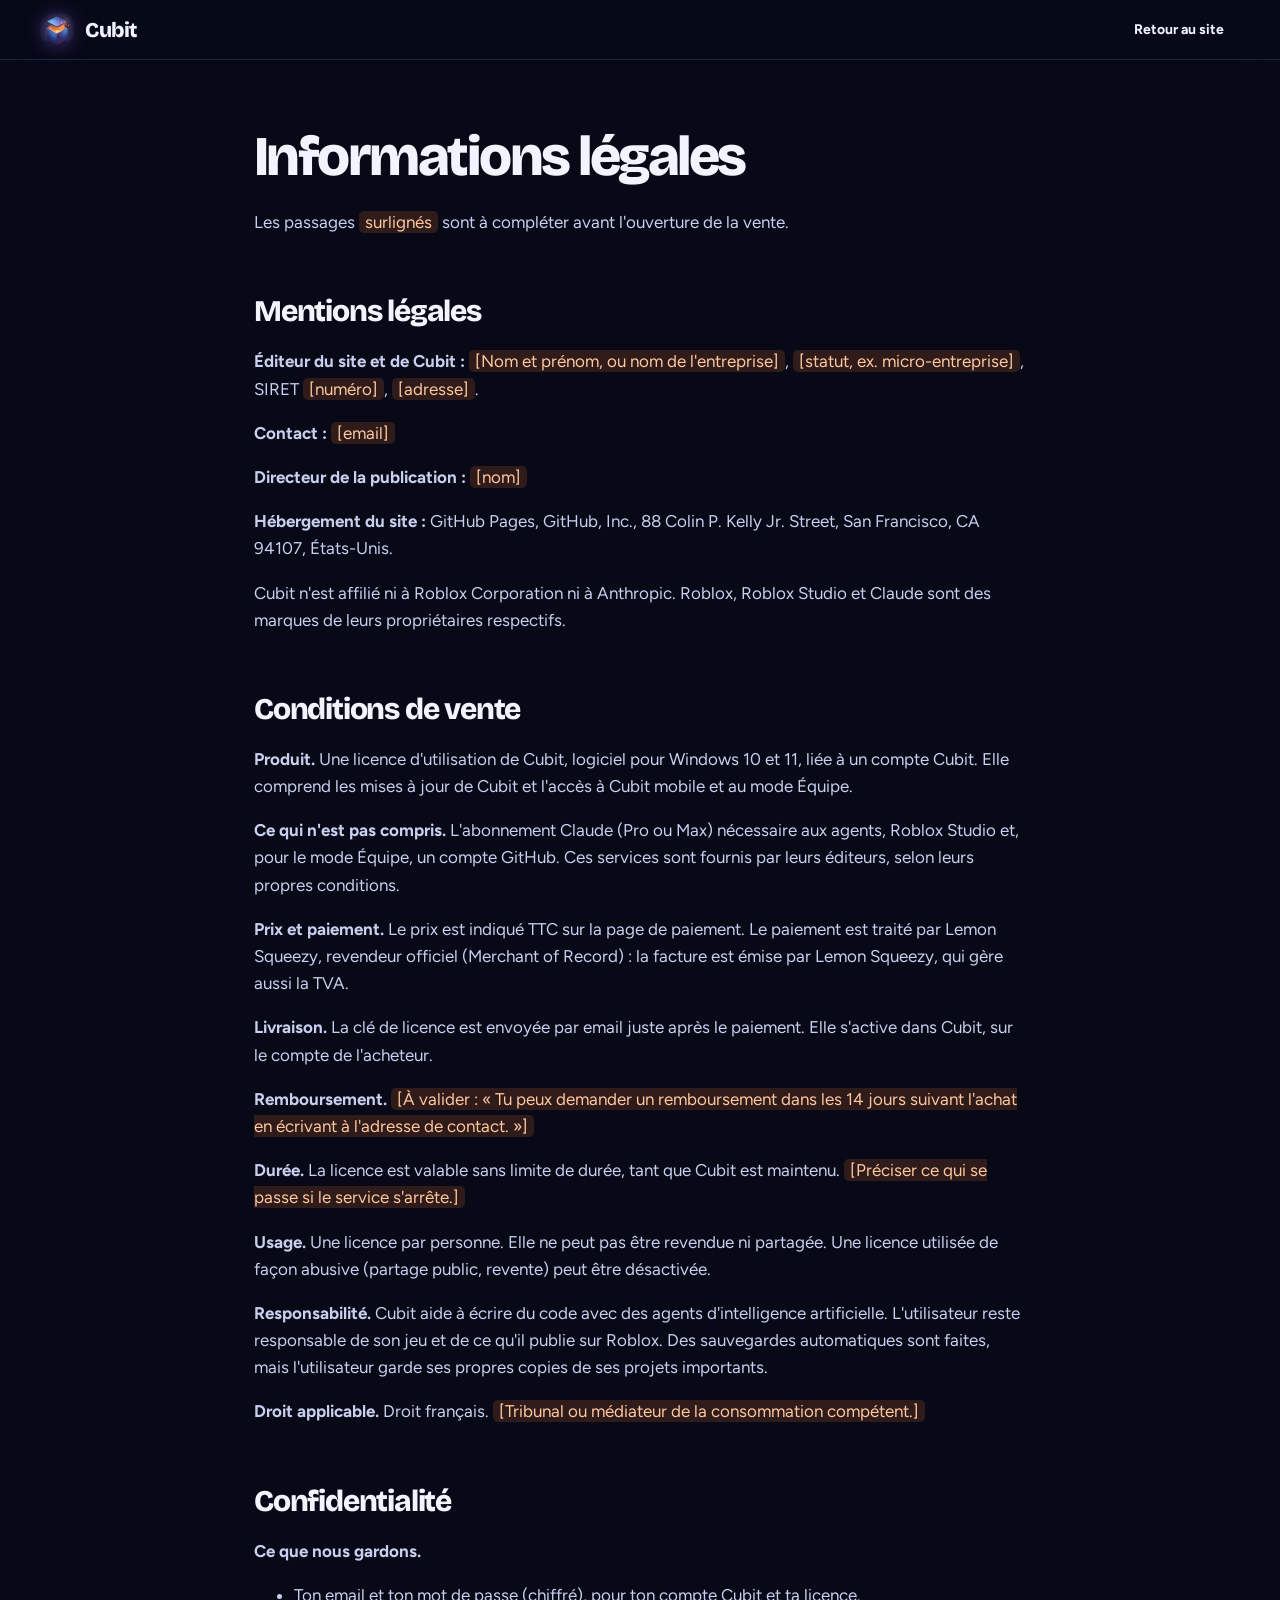
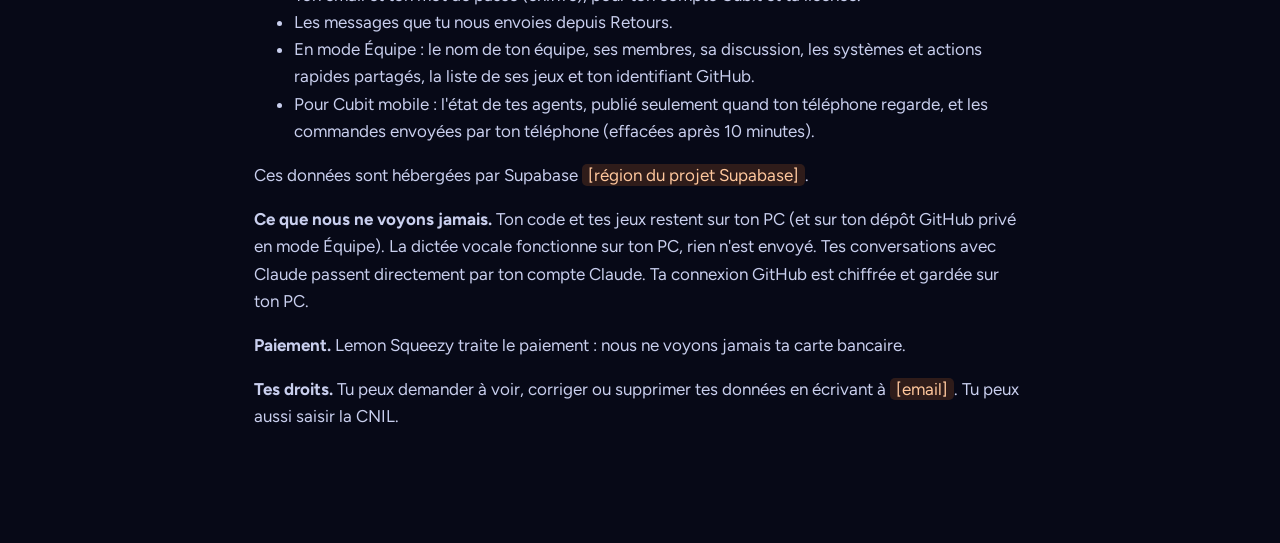
==== legal.html @ 8e711711 "Add files via upload" ====
<!doctype html>
<html lang="fr">
<head>
<meta charset="utf-8">
<meta name="viewport" content="width=device-width, initial-scale=1">
<title>Informations légales · Cubit</title>
<meta name="robots" content="noindex">
<link rel="icon" href="img/favicon.png">
<link rel="stylesheet" href="https://fonts.googleapis.com/css2?family=Bricolage+Grotesque:opsz,wght@12..96,700;12..96,800&family=Figtree:wght@400;500;600;700&display=swap">
<link rel="stylesheet" href="style.css?v=4">
</head>
<body>
<header class="nav solid">
  <a class="brand" href="index.html"><img src="img/cubit-logo.png" alt="" width="34" height="34"><span>Cubit</span></a>
  <div class="nav-end"><a class="btn ghost small" href="index.html">Retour au site</a></div>
</header>
<main class="legal">
  <h1>Informations légales</h1>
  <p>Les passages <span class="todo">surlignés</span> sont à compléter avant l'ouverture de la vente.</p>

  <h2 id="mentions">Mentions légales</h2>
  <p><b>Éditeur du site et de Cubit :</b> <span class="todo">[Nom et prénom, ou nom de l'entreprise]</span>, <span class="todo">[statut, ex. micro-entreprise]</span>, SIRET <span class="todo">[numéro]</span>, <span class="todo">[adresse]</span>.</p>
  <p><b>Contact :</b> <span class="todo">[email]</span></p>
  <p><b>Directeur de la publication :</b> <span class="todo">[nom]</span></p>
  <p><b>Hébergement du site :</b> GitHub Pages, GitHub, Inc., 88 Colin P. Kelly Jr. Street, San Francisco, CA 94107, États-Unis.</p>
  <p>Cubit n'est affilié ni à Roblox Corporation ni à Anthropic. Roblox, Roblox Studio et Claude sont des marques de leurs propriétaires respectifs.</p>

  <h2 id="cgv">Conditions de vente</h2>
  <p><b>Produit.</b> Une licence d'utilisation de Cubit, logiciel pour Windows 10 et 11, liée à un compte Cubit. Elle comprend les mises à jour de Cubit et l'accès à Cubit mobile et au mode Équipe.</p>
  <p><b>Ce qui n'est pas compris.</b> L'abonnement Claude (Pro ou Max) nécessaire aux agents, Roblox Studio et, pour le mode Équipe, un compte GitHub. Ces services sont fournis par leurs éditeurs, selon leurs propres conditions.</p>
  <p><b>Prix et paiement.</b> Le prix est indiqué TTC sur la page de paiement. Le paiement est traité par Lemon Squeezy, revendeur officiel (Merchant of Record) : la facture est émise par Lemon Squeezy, qui gère aussi la TVA.</p>
  <p><b>Livraison.</b> La clé de licence est envoyée par email juste après le paiement. Elle s'active dans Cubit, sur le compte de l'acheteur.</p>
  <p><b>Remboursement.</b> <span class="todo">[À valider : « Tu peux demander un remboursement dans les 14 jours suivant l'achat en écrivant à l'adresse de contact. »]</span></p>
  <p><b>Durée.</b> La licence est valable sans limite de durée, tant que Cubit est maintenu. <span class="todo">[Préciser ce qui se passe si le service s'arrête.]</span></p>
  <p><b>Usage.</b> Une licence par personne. Elle ne peut pas être revendue ni partagée. Une licence utilisée de façon abusive (partage public, revente) peut être désactivée.</p>
  <p><b>Responsabilité.</b> Cubit aide à écrire du code avec des agents d'intelligence artificielle. L'utilisateur reste responsable de son jeu et de ce qu'il publie sur Roblox. Des sauvegardes automatiques sont faites, mais l'utilisateur garde ses propres copies de ses projets importants.</p>
  <p><b>Droit applicable.</b> Droit français. <span class="todo">[Tribunal ou médiateur de la consommation compétent.]</span></p>

  <h2 id="confidentialite">Confidentialité</h2>
  <p><b>Ce que nous gardons.</b></p>
  <ul>
    <li>Ton email et ton mot de passe (chiffré), pour ton compte Cubit et ta licence.</li>
    <li>Les messages que tu nous envoies depuis Retours.</li>
    <li>En mode Équipe : le nom de ton équipe, ses membres, sa discussion, les systèmes et actions rapides partagés, la liste de ses jeux et ton identifiant GitHub.</li>
    <li>Pour Cubit mobile : l'état de tes agents, publié seulement quand ton téléphone regarde, et les commandes envoyées par ton téléphone (effacées après 10 minutes).</li>
  </ul>
  <p>Ces données sont hébergées par Supabase <span class="todo">[région du projet Supabase]</span>.</p>
  <p><b>Ce que nous ne voyons jamais.</b> Ton code et tes jeux restent sur ton PC (et sur ton dépôt GitHub privé en mode Équipe). La dictée vocale fonctionne sur ton PC, rien n'est envoyé. Tes conversations avec Claude passent directement par ton compte Claude. Ta connexion GitHub est chiffrée et gardée sur ton PC.</p>
  <p><b>Paiement.</b> Lemon Squeezy traite le paiement : nous ne voyons jamais ta carte bancaire.</p>
  <p><b>Tes droits.</b> Tu peux demander à voir, corriger ou supprimer tes données en écrivant à <span class="todo">[email]</span>. Tu peux aussi saisir la CNIL.</p>
</main>
<script>try { const l = localStorage.getItem('meo-lang'); if (l === 'en') document.querySelector('.legal p').insertAdjacentHTML('beforebegin', '<p><i>This page is in French, as required for a French seller.</i></p>'); } catch {}</script>
</body>
</html>
---- style.css ----
/* Cubit — site de vente, version « qui en jette » */
:root {
  --night: #070917;      /* fond */
  --night-2: #0d1130;    /* bandes */
  --glass: rgba(255, 255, 255, .045);
  --line: rgba(160, 175, 255, .16);
  --text: #f1f3ff;
  --muted: #a5acd0;
  --blue: #5b7cff;       /* le bleu de l'appli */
  --violet: #8d69c8;
  --flame: #ff8a3c;      /* l'orange du logo : l'achat et l'attention */
  --flame-2: #ffb03a;
  --ok: #4fe0a0;
  --display: 'Bricolage Grotesque', system-ui, sans-serif;
  --body: 'Figtree', system-ui, sans-serif;
  --mono: 'JetBrains Mono', ui-monospace, Consolas, monospace;
  --wrap: 1200px;
  --pad: max(24px, calc((100vw - var(--wrap)) / 2));
}
* { box-sizing: border-box; }
html { scroll-behavior: smooth; scroll-padding-top: 84px; overflow-x: clip; }
body { margin: 0; background: var(--night); color: var(--text); font: 400 17px/1.6 var(--body); -webkit-font-smoothing: antialiased; overflow-x: hidden; }
img { max-width: 100%; height: auto; display: block; }
a { color: inherit; }
:focus-visible { outline: 3px solid var(--flame-2); outline-offset: 3px; border-radius: 8px; }
html[lang="fr"] [lang="en"], html[lang="en"] [lang="fr"] { display: none !important; }
.skip { position: absolute; left: -999px; top: 8px; background: var(--blue); color: #fff; padding: 8px 14px; border-radius: 8px; z-index: 60; }
.skip:focus { left: 16px; }
.muted { color: var(--muted); }
.fine { font-size: 14px; color: var(--muted); margin: 0; }

/* ---------- Barre du haut ---------- */
.nav { position: fixed; inset: 0 0 auto; z-index: 40; display: flex; align-items: center; gap: 32px; padding: 16px var(--pad); transition: background .25s, border-color .25s, padding .25s; border-bottom: 1px solid transparent; }
.nav.solid { background: rgba(7, 9, 23, .78); backdrop-filter: blur(16px) saturate(140%); border-color: var(--line); padding-top: 11px; padding-bottom: 11px; }
.brand { display: flex; align-items: center; gap: 11px; text-decoration: none; font: 800 21px var(--display); letter-spacing: -.02em; }
.brand img { border-radius: 10px; box-shadow: none; filter: drop-shadow(0 0 10px rgba(143,107,255,.55)); }
.nav-links { display: flex; gap: 26px; }
.nav-links a { text-decoration: none; color: var(--muted); font-weight: 600; font-size: 15px; transition: color .15s; }
.nav-links a:hover { color: var(--text); }
.nav-end { margin-left: auto; display: flex; align-items: center; gap: 12px; }
.lang { background: var(--glass); border: 1px solid var(--line); color: var(--text); border-radius: 10px; padding: 7px 11px; font: 700 13px var(--body); cursor: pointer; }

/* ---------- Boutons ---------- */
.btn { position: relative; display: inline-flex; align-items: center; gap: 12px; padding: 15px 24px; border-radius: 14px; text-decoration: none; font: 700 16px var(--body); border: 1px solid transparent; transition: transform .18s, box-shadow .18s, background .18s; cursor: pointer; }
.btn.buy { color: #1d0b00; background: linear-gradient(135deg, var(--flame-2), var(--flame) 55%, #ff5a2a); box-shadow: 0 10px 40px -8px rgba(255, 122, 47, .7), inset 0 1px 0 rgba(255, 255, 255, .45); }
.btn.buy:hover { transform: translateY(-2px); box-shadow: 0 16px 50px -8px rgba(255, 122, 47, .85), inset 0 1px 0 rgba(255, 255, 255, .45); }
.btn.buy b { padding-left: 12px; border-left: 1px solid rgba(29, 11, 0, .25); }
.btn.glass { background: var(--glass); border-color: var(--line); color: var(--text); backdrop-filter: blur(8px); }
.btn.glass:hover { border-color: rgba(160, 175, 255, .4); transform: translateY(-2px); }
.btn.small { padding: 9px 15px; font-size: 14px; border-radius: 11px; }
.btn.big { width: 100%; justify-content: center; padding: 18px 24px; font-size: 18px; }

/* ---------- Héros ---------- */
.hero { position: relative; padding: 128px var(--pad) 40px; text-align: center; isolation: isolate; overflow-x: clip; }
.hero-glow { position: absolute; inset: -10% -10% 30%; z-index: -1; background:
  radial-gradient(40% 50% at 25% 30%, rgba(91, 140, 255, .32), transparent 70%),
  radial-gradient(35% 45% at 78% 22%, rgba(143, 107, 255, .3), transparent 70%),
  radial-gradient(30% 40% at 55% 75%, rgba(255, 122, 47, .22), transparent 70%); filter: blur(20px); }
.kicker { display: inline-flex; align-items: center; gap: 10px; margin: 0 0 26px; padding: 7px 16px 7px 8px; border-radius: 999px; background: var(--glass); border: 1px solid var(--line); font-size: 14px; font-weight: 600; color: #d4d9f6; }
.kicker img { border-radius: 50%; }
h1 { margin: 0 auto 26px; font: 800 clamp(46px, 7.6vw, 108px)/.95 var(--display); letter-spacing: -.045em; max-width: 13em; }
h1 .h1-a, h1 .h1-b { display: block; }
h1 .h1-b { background: linear-gradient(100deg, #fff 10%, #b9c9ff 40%, var(--flame-2) 75%, var(--flame)); -webkit-background-clip: text; background-clip: text; color: transparent; padding-bottom: .08em; }
.lead { font-size: clamp(18px, 1.6vw, 21px); color: #c8cdee; max-width: 40em; margin: 0 auto 36px; }
.hero-cta { display: flex; justify-content: center; flex-wrap: wrap; gap: 14px; margin-bottom: 18px; }

/* La scène : une plaque Roblox à picots, et le tableau des agents posé dessus */
.stage { position: relative; margin: 64px auto 0; max-width: 1180px; perspective: 1800px; }
.baseplate { position: absolute; left: -12%; right: -12%; bottom: -120px; height: 380px; transform: rotateX(62deg); transform-origin: bottom; border-radius: 30px;
  background:
    radial-gradient(circle at 50% 50%, rgba(170, 190, 255, .28) 0 5px, rgba(0, 0, 0, .35) 6px, transparent 7px) 0 0 / 34px 34px,
    linear-gradient(180deg, rgba(40, 58, 140, .55), rgba(7, 9, 23, 0) 90%);
  -webkit-mask-image: radial-gradient(70% 90% at 50% 100%, #000 40%, transparent 75%); mask-image: radial-gradient(70% 90% at 50% 100%, #000 40%, transparent 75%); }
.board { position: relative; text-align: left; border-radius: 22px; background: rgba(10, 13, 34, .82); border: 1px solid rgba(160, 175, 255, .22); box-shadow: 0 50px 120px -30px rgba(0, 0, 0, .9), 0 0 0 1px rgba(255, 255, 255, .03) inset, 0 0 90px -20px rgba(91, 140, 255, .45); backdrop-filter: blur(10px); transform: rotateX(8deg); transform-origin: center bottom; overflow: hidden; }
.board-top { display: flex; align-items: center; gap: 12px; padding: 12px 16px; border-bottom: 1px solid var(--line); font-size: 14px; }
.dots { display: flex; gap: 6px; } .dots i { width: 11px; height: 11px; border-radius: 50%; background: #2a2f55; }
.dots i:first-child { background: #ff5f57; } .dots i:nth-child(2) { background: #febc2e; } .dots i:nth-child(3) { background: #28c840; }
.board-top b { font: 700 15px var(--display); margin-right: auto; }
.pill { display: inline-flex; align-items: center; gap: 7px; padding: 4px 11px; border-radius: 999px; border: 1px solid var(--line); color: var(--muted); font-size: 12.5px; white-space: nowrap; }
.pill em { font-style: normal; color: var(--text); font-weight: 700; }
.pill.sync i { width: 7px; height: 7px; border-radius: 50%; background: var(--ok); box-shadow: 0 0 10px var(--ok); }
.pill.sync.flash { border-color: rgba(79, 224, 160, .6); color: #b7f5da; }
.lanes { display: grid; grid-template-columns: repeat(3, minmax(0, 1fr)); }
.lane { min-height: 330px; padding: 16px 16px 18px; border-right: 1px solid var(--line); transition: background .3s; }
.lane:last-child { border-right: none; }
.lane header { display: flex; gap: 10px; align-items: flex-start; margin-bottom: 12px; }
.lane header b { display: block; font: 700 15.5px var(--display); }
.say { display: block; font-size: 12.5px; color: var(--muted); min-height: 1.4em; transition: color .3s; }
.st { width: 10px; height: 10px; border-radius: 50%; margin-top: 6px; background: #3a4170; flex-shrink: 0; }
.lane[data-st="work"] .st { background: var(--blue); box-shadow: 0 0 12px var(--blue); animation: pulse 1s infinite alternate; }
.lane[data-st="work"] .say { color: #a9c0ff; }
.lane[data-st="ask"] { background: rgba(255, 122, 47, .07); }
.lane[data-st="ask"] .st { background: var(--flame); box-shadow: 0 0 14px var(--flame); }
.lane[data-st="ask"] .say { color: #ffc39a; }
.lane[data-st="done"] .st { background: var(--ok); box-shadow: 0 0 12px var(--ok); }
.lane[data-st="done"] .say { color: #a6f0cc; }
@keyframes pulse { to { opacity: .45; } }
.perm { display: flex; align-items: center; justify-content: space-between; gap: 10px; margin: 0 0 12px; padding: 9px 10px 9px 12px; border-radius: 11px; background: rgba(255, 122, 47, .12); border: 1px solid rgba(255, 122, 47, .45); font-size: 13px; }
.perm code { font-family: var(--mono); font-size: 12px; background: rgba(0, 0, 0, .3); padding: 1px 5px; border-radius: 5px; }
.perm button { border: none; border-radius: 8px; padding: 6px 12px; font: 700 13px var(--body); color: #1d0b00; background: linear-gradient(135deg, var(--flame-2), var(--flame)); transition: transform .15s; }
.perm button.press { transform: scale(.9); box-shadow: 0 0 0 6px rgba(255, 122, 47, .25); }
.out { margin: 0; font: 400 12.8px/1.65 var(--mono); color: #cfd5f5; white-space: pre-wrap; word-break: break-word; }
.out .c-dim { color: #7f88b5; } .out .c-ok { color: var(--ok); } .out .c-blue { color: #9cb8ff; } .out .c-fl { color: #ffb37f; }
.out .caret { display: inline-block; width: 7px; height: 14px; background: #cfd5f5; vertical-align: -2px; animation: blink .9s steps(1) infinite; }
@keyframes blink { 50% { opacity: 0; } }

/* ---------- Bandeau défilant ---------- */
.marquee { overflow: hidden; border-block: 1px solid var(--line); background: var(--night-2); padding: 18px 0; margin-top: 110px; -webkit-mask-image: linear-gradient(90deg, transparent, #000 10%, #000 90%, transparent); mask-image: linear-gradient(90deg, transparent, #000 10%, #000 90%, transparent); }
.track { display: flex; align-items: center; gap: 28px; width: max-content; animation: scroll 38s linear infinite; font: 700 22px var(--display); letter-spacing: -.01em; white-space: nowrap; }
.track i { width: 12px; height: 12px; border-radius: 3px; background: linear-gradient(135deg, var(--blue), var(--violet)); transform: rotate(45deg); flex-shrink: 0; }
@keyframes scroll { to { transform: translateX(-50%); } }

/* ---------- Sections ---------- */
section { padding: 130px var(--pad); }
h2 { font: 800 clamp(34px, 4.6vw, 62px)/1 var(--display); letter-spacing: -.04em; margin: 0 0 22px; }
h3 { font: 700 21px/1.25 var(--display); margin: 0 0 8px; letter-spacing: -.015em; }
.sec-head { max-width: 760px; margin-bottom: 56px; }
.sec-head p, .big { font-size: 19px; color: #c3c9ea; margin: 0; }

/* Visite : onglets + capture en perspective */
.tabs { display: inline-flex; gap: 6px; padding: 6px; border-radius: 16px; background: var(--glass); border: 1px solid var(--line); margin-bottom: 34px; flex-wrap: wrap; }
.tabs button { border: none; background: none; color: var(--muted); font: 700 15px var(--body); padding: 10px 18px; border-radius: 11px; cursor: pointer; transition: background .2s, color .2s; }
.tabs button[aria-selected="true"] { background: linear-gradient(135deg, rgba(91, 140, 255, .9), rgba(143, 107, 255, .9)); color: #fff; box-shadow: 0 8px 26px -8px rgba(91, 140, 255, .8); }
.screen { perspective: 2000px; }
.screen-frame { padding: 10px; border-radius: 24px; background: linear-gradient(160deg, rgba(91, 140, 255, .5), rgba(143, 107, 255, .25) 40%, rgba(255, 122, 47, .35)); box-shadow: 0 60px 140px -40px rgba(91, 140, 255, .55); transform: rotateX(4deg); transition: transform .6s; }
.screen-frame { will-change: transform; }
.screen-frame img { border-radius: 16px; transition: opacity .25s; }
.screen-frame img.swap { opacity: 0; }
.caption { color: var(--muted); margin: 22px 0 0; font-size: 16px; max-width: 46em; }

/* Fonctions : grille à tailles variées */
.features { background: var(--night-2); }
.bento { display: grid; grid-template-columns: repeat(6, minmax(0, 1fr)); gap: 18px; }
.tile { position: relative; padding: 26px; border-radius: 22px; background: linear-gradient(180deg, rgba(255, 255, 255, .055), rgba(255, 255, 255, .02)); border: 1px solid var(--line); overflow: hidden; }
.tile p { margin: 0; color: #bcc3e6; font-size: 15.5px; }
.t-undo { grid-column: span 3; } .t-voice { grid-column: span 3; }
.t-plan { grid-column: span 2; } .t-tokens { grid-column: span 2; } .t-studio { grid-column: span 2; }
.t-more { grid-column: span 6; }
.viz { height: 130px; margin-bottom: 20px; border-radius: 14px; background: rgba(0, 0, 0, .28); border: 1px solid var(--line); position: relative; overflow: hidden; }
.diff { padding: 16px; font: 13px/1.9 var(--mono); }
.diff p { margin: 0; padding: 0 8px; border-radius: 5px; }
.diff .del { background: rgba(255, 95, 87, .14); color: #ff9c95; }
.diff .add { background: rgba(79, 224, 160, .12); color: #9ff0c9; }
.undo-btn { position: absolute; right: 14px; bottom: 12px; width: 38px; height: 38px; border-radius: 11px; display: grid; place-items: center; font-size: 19px; background: linear-gradient(135deg, var(--flame-2), var(--flame)); color: #1d0b00; box-shadow: 0 8px 22px -6px rgba(255, 122, 47, .8); }
.wave { display: flex; align-items: center; justify-content: center; gap: 6px; }
.wave i { width: 7px; height: 30%; border-radius: 4px; background: linear-gradient(180deg, var(--violet), var(--blue)); animation: wave 1.1s ease-in-out infinite alternate; }
.wave i:nth-child(2n) { animation-delay: -.35s; } .wave i:nth-child(3n) { animation-delay: -.7s; } .wave i:nth-child(5n) { animation-delay: -.2s; }
@keyframes wave { to { height: 80%; } }
.tasks { padding: 14px 16px; display: grid; gap: 6px; font-size: 14px; align-content: center; }
.tasks p { margin: 0; display: flex; align-items: center; gap: 10px; color: var(--muted); }
.tasks p::before { content: ''; width: 14px; height: 14px; border-radius: 4px; border: 2px solid #4a5285; flex-shrink: 0; }
.tasks .ok { color: #9aa2c8; text-decoration: line-through; } .tasks .ok::before { background: var(--ok); border-color: var(--ok); }
.tasks .now { color: var(--text); font-weight: 700; } .tasks .now::before { border-color: var(--blue); box-shadow: 0 0 10px var(--blue); }
.meter { padding: 26px 18px; display: grid; gap: 18px; align-content: center; }
.meter span { display: block; height: 14px; border-radius: 8px; background: rgba(255, 255, 255, .06); overflow: hidden; }
.meter i { display: block; height: 100%; border-radius: 8px; }
.m-before i { width: 88%; background: linear-gradient(90deg, #ff5f57, var(--flame)); }
.m-after i { width: 46%; background: linear-gradient(90deg, var(--ok), #38c4ff); }
.syncviz { display: flex; align-items: center; justify-content: space-between; padding: 0 18px; font: 600 13px var(--mono); }
.syncviz .file, .syncviz .studio { padding: 8px 11px; border-radius: 9px; border: 1px solid var(--line); background: rgba(255, 255, 255, .04); }
.syncviz .studio { color: #9cb8ff; border-color: rgba(91, 140, 255, .5); }
.syncviz .arrow { flex: 1; height: 2px; margin: 0 10px; background: linear-gradient(90deg, transparent, var(--blue), transparent) 0 0 / 50% 100% repeat-x; animation: flow 1.2s linear infinite; }
@keyframes flow { to { background-position: 100% 0; } }
.t-more ul { list-style: none; margin: 0; padding: 0; display: grid; grid-template-columns: repeat(3, minmax(0, 1fr)); gap: 14px 30px; }
.t-more li { font: 700 17px var(--display); display: flex; align-items: center; gap: 12px; }
.t-more li::before { content: ''; width: 9px; height: 9px; border-radius: 2px; background: var(--blue); transform: rotate(45deg); }

/* Équipe */
.team { display: grid; grid-template-columns: minmax(0, 1fr) minmax(0, 1fr); gap: 70px; align-items: center; }
.team .big { margin-bottom: 28px; }
.ticks { list-style: none; margin: 0; padding: 0; display: grid; gap: 13px; }
.ticks li { position: relative; padding-left: 32px; color: #d7dcf5; }
.ticks li::before { content: ''; position: absolute; left: 0; top: .2em; width: 20px; height: 20px; border-radius: 6px; background: rgba(79, 224, 160, .15); }
.ticks li::after { content: ''; position: absolute; left: 6px; top: .52em; width: 8px; height: 4px; border-left: 2px solid var(--ok); border-bottom: 2px solid var(--ok); transform: rotate(-45deg); }
.chat { padding: 26px; border-radius: 24px; background: linear-gradient(180deg, rgba(255, 255, 255, .06), rgba(255, 255, 255, .02)); border: 1px solid var(--line); display: flex; flex-direction: column; gap: 12px; box-shadow: 0 40px 100px -40px rgba(143, 107, 255, .6); }
.msg { margin: 0; max-width: 82%; padding: 11px 15px; border-radius: 16px; font-size: 15px; }
.msg b { display: block; font-size: 12px; color: var(--muted); font-weight: 600; margin-bottom: 2px; }
.msg.l { background: rgba(255, 255, 255, .07); border-bottom-left-radius: 5px; }
.msg.r { align-self: flex-end; background: linear-gradient(135deg, rgba(91, 140, 255, .55), rgba(143, 107, 255, .5)); border-bottom-right-radius: 5px; }
.msg.r b { color: #dfe6ff; }
.event { margin: 2px 0; align-self: center; display: flex; align-items: center; gap: 8px; font-size: 13px; color: #a6f0cc; padding: 6px 12px; border-radius: 999px; background: rgba(79, 224, 160, .1); }
.event i { width: 7px; height: 7px; border-radius: 50%; background: var(--ok); }

/* Mobile */
.mobile { display: grid; grid-template-columns: minmax(0, 5fr) minmax(0, 7fr); gap: 70px; align-items: center; background: var(--night-2); }
.phone-wrap { position: relative; display: grid; place-items: center; }
.phone-wrap::before { content: ''; position: absolute; width: 70%; aspect-ratio: 1; border-radius: 50%; background: radial-gradient(circle, rgba(91, 140, 255, .45), transparent 65%); filter: blur(30px); }
.phone { position: relative; width: min(300px, 100%); padding: 11px; border-radius: 46px; background: linear-gradient(160deg, #2a3170, #0b0e26); box-shadow: 0 50px 100px -30px rgba(0, 0, 0, .9), inset 0 0 0 1px rgba(255, 255, 255, .08); transform: rotate(-4deg); }
.phone img { border-radius: 36px; }

/* Ce qu'il te faut */
.needs h2 { font-size: clamp(28px, 3vw, 40px); }
.needs-row { display: grid; grid-template-columns: repeat(3, minmax(0, 1fr)); gap: 18px; }
.needs-row p { margin: 0; padding: 22px; border-radius: 18px; border: 1px solid var(--line); color: #bcc3e6; font-size: 15.5px; }
.needs-row b { display: block; font: 700 19px var(--display); color: var(--text); margin-bottom: 6px; }

/* Prix : la carte au bord animé */
.price { display: flex; justify-content: center; }
.price-card { position: relative; width: min(980px, 100%); display: grid; grid-template-columns: minmax(0, 1fr) minmax(0, 1fr); gap: 50px; align-items: center; padding: 54px; border-radius: 30px; background: #0b0e27; isolation: isolate; }
.price-card::before { content: ''; position: absolute; inset: -2px; z-index: -1; border-radius: 32px; background: conic-gradient(from var(--a, 0deg), var(--blue), var(--violet), var(--flame), var(--flame-2), var(--blue)); animation: spin 6s linear infinite; }
.price-card::after { content: ''; position: absolute; inset: 0; z-index: -1; border-radius: 30px; background: radial-gradient(80% 120% at 0% 0%, #161b45, #0b0e27 60%); }
@property --a { syntax: '<angle>'; inherits: false; initial-value: 0deg; }
@keyframes spin { to { --a: 360deg; } }
.amount { font: 800 clamp(64px, 8vw, 96px)/1 var(--display); letter-spacing: -.05em; margin: 10px 0 8px; background: linear-gradient(120deg, #fff, var(--flame-2) 70%, var(--flame)); -webkit-background-clip: text; background-clip: text; color: transparent; }
.price-left .muted { margin: 0 0 30px; }
.price-left .fine { margin-top: 12px; text-align: center; }
.price-list li { font-size: 17px; }

/* FAQ */
.faq-grid { display: grid; grid-template-columns: 1fr 1fr; gap: 16px; }
.faq details { border-radius: 18px; border: 1px solid var(--line); background: var(--glass); padding: 0 22px; transition: border-color .2s; }
.faq details[open] { border-color: rgba(91, 140, 255, .5); }
.faq summary { cursor: pointer; padding: 20px 0; font: 700 18px/1.35 var(--body); list-style: none; display: flex; justify-content: space-between; gap: 16px; }
.faq summary::-webkit-details-marker { display: none; }
.faq summary::after { content: '+'; color: var(--blue); font: 700 24px/1 var(--body); }
.faq details[open] summary::after { content: '–'; }
.faq details p { margin: 0 0 20px; color: #c3c9ea; }

/* Dernier appel */
.final { text-align: center; padding-top: 110px; padding-bottom: 140px; background: radial-gradient(50% 70% at 50% 100%, rgba(255, 122, 47, .22), transparent 70%); }
.final h2 { font-size: clamp(40px, 6.5vw, 92px); max-width: 11em; margin: 0 auto 36px; }

/* Pied de page */
.foot { padding: 46px var(--pad) 40px; border-top: 1px solid var(--line); display: grid; grid-template-columns: 1fr auto; gap: 24px; align-items: center; }
.foot-brand { display: flex; align-items: center; gap: 14px; }
.foot-brand img { border-radius: 10px; }
.foot-brand div { display: flex; flex-direction: column; }
.foot-brand span { color: var(--muted); font-size: 15px; }
.foot-links { display: flex; flex-wrap: wrap; gap: 22px; }
.foot-links a { color: var(--muted); font-size: 15px; text-decoration: none; }
.foot-links a:hover { color: var(--text); }
.foot .fine { grid-column: 1 / -1; font-size: 13px; }

/* Pages légales */
.legal { max-width: 820px; margin: 0 auto; padding: 130px 24px 96px; }
.legal h1 { font-size: clamp(36px, 5vw, 56px); text-align: left; margin-left: 0; }
.legal h2 { font-size: 30px; margin-top: 60px; }
.legal p, .legal li { color: #c9cfee; }
.legal .todo { background: rgba(255, 122, 47, .16); color: #ffc79d; padding: 1px 6px; border-radius: 5px; }

/* Apparition au défilement : une seule fois par élément */
.reveal { opacity: 0; transform: translateY(26px); transition: opacity .8s cubic-bezier(.2, .7, .2, 1), transform .8s cubic-bezier(.2, .7, .2, 1); }
.reveal.in { opacity: 1; transform: none; }


/* ---------- Braises (le logo : pingouin, flamme et étincelles) ---------- */
.embers { position: absolute; inset: 0; width: 100%; height: 100%; z-index: -1; pointer-events: none; }

/* ---------- Essai : donne une tâche ---------- */
.try-box { display: grid; grid-template-columns: minmax(0, 5fr) minmax(0, 7fr); gap: 0; border-radius: 26px; border: 1px solid var(--line); background: linear-gradient(180deg, rgba(255, 255, 255, .05), rgba(255, 255, 255, .015)); overflow: hidden; box-shadow: 0 40px 110px -50px rgba(91, 140, 255, .6); }
.try-ask { padding: 30px; border-right: 1px solid var(--line); display: flex; flex-direction: column; gap: 18px; }
.chips { display: flex; flex-direction: column; gap: 10px; }
.chips button { text-align: left; padding: 14px 16px; border-radius: 14px; border: 1px solid var(--line); background: rgba(255, 255, 255, .03); color: var(--text); font: 600 15.5px var(--body); cursor: pointer; transition: border-color .2s, background .2s, transform .2s; }
.chips button:hover { border-color: rgba(91, 140, 255, .6); transform: translateX(4px); }
.chips button.on { border-color: var(--blue); background: rgba(91, 140, 255, .14); }
.try-form { display: flex; gap: 8px; margin-top: auto; }
.try-form input { flex: 1; min-width: 0; padding: 12px 14px; border-radius: 12px; border: 1px solid var(--line); background: rgba(0, 0, 0, .3); color: var(--text); font: 500 15px var(--body); }
.try-form input:focus { outline: none; border-color: var(--blue); }
.try-run { padding: 30px; min-height: 420px; display: flex; flex-direction: column; gap: 12px; }
.try-empty { margin: auto; color: var(--muted); }
.chef-card { padding: 16px 18px; border-radius: 16px; background: rgba(255, 122, 47, .08); border: 1px solid rgba(255, 122, 47, .35); }
.chef-card b { display: flex; align-items: center; gap: 9px; font: 700 15px var(--display); margin-bottom: 6px; }
.chef-card b::before { content: ''; width: 9px; height: 9px; border-radius: 50%; background: var(--flame); box-shadow: 0 0 10px var(--flame); }
.chef-card p { margin: 0; font: 13.5px/1.6 var(--mono); color: #ffd3b5; }
.sub { display: grid; grid-template-columns: auto 1fr auto; gap: 4px 12px; align-items: center; padding: 13px 16px; border-radius: 14px; border: 1px solid var(--line); background: rgba(0, 0, 0, .22); opacity: 0; transform: translateY(10px) scale(.98); transition: opacity .45s, transform .45s cubic-bezier(.2, .8, .2, 1.2); }
.sub.in { opacity: 1; transform: none; }
.sub .who { width: 34px; height: 34px; border-radius: 11px; display: grid; place-items: center; font: 800 14px var(--display); grid-row: span 2; }
.sub strong { font: 700 15px var(--display); }
.sub .file { grid-column: 2; font: 12.5px var(--mono); color: var(--muted); min-height: 1.3em; }
.sub .pct { font: 700 13px var(--mono); color: var(--muted); grid-row: span 2; }
.sub .bar { grid-column: 1 / -1; height: 5px; border-radius: 3px; background: rgba(255, 255, 255, .07); overflow: hidden; }
.sub .bar i { display: block; height: 100%; width: 0; border-radius: 3px; transition: width .25s linear; }
.sub.done .pct { color: var(--ok); }
.done-card { margin-top: 4px; padding: 14px 16px; border-radius: 14px; background: rgba(79, 224, 160, .1); border: 1px solid rgba(79, 224, 160, .45); color: #b8f5d9; font-weight: 600; opacity: 0; transform: scale(.96); transition: opacity .4s, transform .4s cubic-bezier(.2, .8, .2, 1.3); }
.done-card.in { opacity: 1; transform: none; }

/* ---------- Ton PC ---------- */
.check { display: grid; grid-template-columns: minmax(0, 1fr) minmax(0, 1fr); gap: 70px; align-items: center; }
.check-q { margin-top: 30px; display: grid; gap: 10px; }
.check-q > p { margin: 10px 0 0; font-weight: 700; color: #d6dbf5; }
.seg { display: inline-flex; flex-wrap: wrap; gap: 6px; padding: 5px; border-radius: 14px; background: var(--glass); border: 1px solid var(--line); justify-self: start; }
.seg button { border: none; background: none; color: var(--muted); font: 700 15px var(--body); padding: 9px 16px; border-radius: 10px; cursor: pointer; transition: background .2s, color .2s; }
.seg button[aria-pressed="true"] { background: linear-gradient(135deg, rgba(91, 140, 255, .9), rgba(143, 107, 255, .9)); color: #fff; }
.check-result { padding: 34px; border-radius: 26px; background: radial-gradient(120% 90% at 100% 0%, rgba(91, 140, 255, .18), rgba(10, 13, 34, .9) 60%); border: 1px solid var(--line); display: grid; gap: 16px; }
.cr-verdict { margin: 0 0 6px; font: 800 clamp(24px, 2.4vw, 32px)/1.15 var(--display); letter-spacing: -.02em; transition: color .3s; }
.cr-verdict.ok { color: #b6f5d7; } .cr-verdict.warn { color: #ffd59c; } .cr-verdict.bad { color: #ffaaa1; }
.cr-row { display: flex; align-items: center; justify-content: space-between; gap: 12px; padding: 12px 0; border-top: 1px solid var(--line); color: #cbd1ef; }
.cr-row b { font-weight: 700; }
.cr-row b.yes { color: var(--ok); } .cr-row b.no { color: #ff9c95; }
.cr-agents { display: flex; gap: 7px; }
.cr-agents i { width: 26px; height: 26px; border-radius: 8px; background: rgba(255, 255, 255, .07); border: 1px solid var(--line); transition: background .35s, box-shadow .35s, transform .35s; }
.cr-agents i.on { background: linear-gradient(135deg, var(--blue), var(--violet)); box-shadow: 0 0 16px rgba(91, 140, 255, .7); transform: translateY(-2px); }
.check-result .fine { text-align: center; }
.dl-link { display: block; text-align: center; margin-top: 14px; color: #b9c9ff; font-weight: 600; font-size: 15px; }

/* ---------- Effets à la souris ---------- */
.tile::after { content: ''; position: absolute; inset: 0; pointer-events: none; border-radius: inherit; opacity: 0; transition: opacity .3s;
  background: radial-gradient(380px circle at var(--mx, 50%) var(--my, 50%), rgba(91, 140, 255, .16), transparent 45%); }
.tile:hover::after { opacity: 1; }
.tile { transition: transform .3s, border-color .3s; }
.tile:hover { transform: translateY(-4px); border-color: rgba(160, 175, 255, .32); }
.spark { position: fixed; z-index: 70; width: 6px; height: 6px; border-radius: 50%; pointer-events: none; background: var(--flame-2); box-shadow: 0 0 10px var(--flame); }

@media (max-width: 1000px) {
  .try-box, .check { grid-template-columns: 1fr; }
  .try-ask { border-right: none; border-bottom: 1px solid var(--line); }
  .check { gap: 40px; }
}

@media (prefers-reduced-motion: reduce) {
  html { scroll-behavior: auto; }
  *, *::before, *::after { animation: none !important; transition: none !important; }
  .reveal { opacity: 1; transform: none; }
}

/* ---------- Écrans plus petits ---------- */
@media (max-width: 1000px) {
  .nav-links { display: none; }
  .lanes { grid-template-columns: 1fr 1fr; }
  .lane:nth-child(3) { display: none; }
  .lane:nth-child(2) { border-right: none; }
  .t-undo, .t-voice { grid-column: span 6; }
  .t-plan, .t-tokens, .t-studio { grid-column: span 3; }
  .t-studio { grid-column: span 6; }
  .t-more ul { grid-template-columns: 1fr 1fr; }
  .team, .mobile { grid-template-columns: 1fr; gap: 50px; }
  .price-card { grid-template-columns: 1fr; padding: 40px 30px; gap: 30px; }
}
@media (max-width: 640px) {
  body { font-size: 16px; }
  section { padding-top: 90px; padding-bottom: 90px; }
  .hero { padding-top: 120px; }
  .stage { margin-top: 56px; }
  .board { transform: none; }
  .lanes { grid-template-columns: 1fr; }
  .lane:nth-child(2) { display: none; }
  .lane { border-right: none; min-height: 300px; }
  .pill.usage { display: none; }
  .t-plan, .t-tokens, .t-studio { grid-column: span 6; }
  .t-more ul { grid-template-columns: 1fr; }
  .needs-row, .faq-grid { grid-template-columns: 1fr; }
  .foot { grid-template-columns: 1fr; }
  .track { font-size: 18px; }
}

.not-ai { margin: 10px auto 0; font-size: 14.5px; color: #ffb27a; font-weight: 600; }
.not-ai-box { margin: 0 0 22px; padding: 22px 24px; border-radius: 18px; border: 1px solid rgba(255,122,47,.35); background: linear-gradient(120deg, rgba(255,122,47,.10), rgba(143,107,255,.08)); }
.not-ai-box b { display: block; font: 800 22px var(--display); color: var(--text); margin-bottom: 8px; }
.not-ai-box p { margin: 0; color: #c8cdee; font-size: 16px; max-width: 62em; }
.price-list li.no { color: #9aa1c7; }
.price-list li.no::before { background: rgba(255,122,47,.15); }
.price-list li.no::after { content: 'i'; border: 0; transform: none; left: 0; top: .2em; width: 20px; height: 20px; text-align: center; font: 700 13px/20px var(--display); color: var(--flame); }
.buy-form { display: grid; gap: 10px; margin-top: 4px; max-width: 420px; }
.buy-form label { font-weight: 600; }
.buy-form input { padding: 12px 14px; border-radius: 12px; border: 1px solid rgba(255,255,255,.18); background: rgba(0,0,0,.25); color: inherit; font: inherit; }
.buy-form button[disabled] { opacity: .6; }
.buy-err { color: #ff8f8f; min-height: 1em; margin: 0; }
.buy-ok { margin-top: 10px; padding: 12px 14px; border-radius: 12px; background: rgba(134,227,187,.14); color: #bff3dc; }
.buy-form[hidden] { display: none; }
.buy-flow { margin-top: 4px; }
.acc-tabs { display: flex; gap: 6px; background: rgba(0,0,0,.25); padding: 4px; border-radius: 12px; }
.acc-tab { flex: 1; border: 0; background: none; color: var(--muted); font: 600 14px var(--body); padding: 9px 10px; border-radius: 9px; cursor: pointer; }
.acc-tab.on { background: var(--glass); color: var(--text); box-shadow: inset 0 0 0 1px var(--line); }
.buy-form input[type=password] { padding: 12px 14px; border-radius: 12px; border: 1px solid rgba(255,255,255,.18); background: rgba(0,0,0,.25); color: inherit; font: inherit; }
.link-btn { background: none; border: 0; color: var(--flame-2); font: 600 13px var(--body); cursor: pointer; padding: 0; text-decoration: underline; justify-self: start; }
.acc-who, .pay-note { margin: 0; font-size: 14px; color: var(--muted); }
.acc-who b, .pay-note b { color: var(--text); }
.pay-note { padding: 10px 12px; border-radius: 12px; background: rgba(255,138,60,.10); border: 1px solid rgba(255,138,60,.25); }
#pay-choices { display: grid; gap: 10px; }
[hidden] { display: none !important; }
#acc-pass2-wrap { display: grid; gap: 10px; } #acc-pass2-wrap input { width: 100%; box-sizing: border-box; }
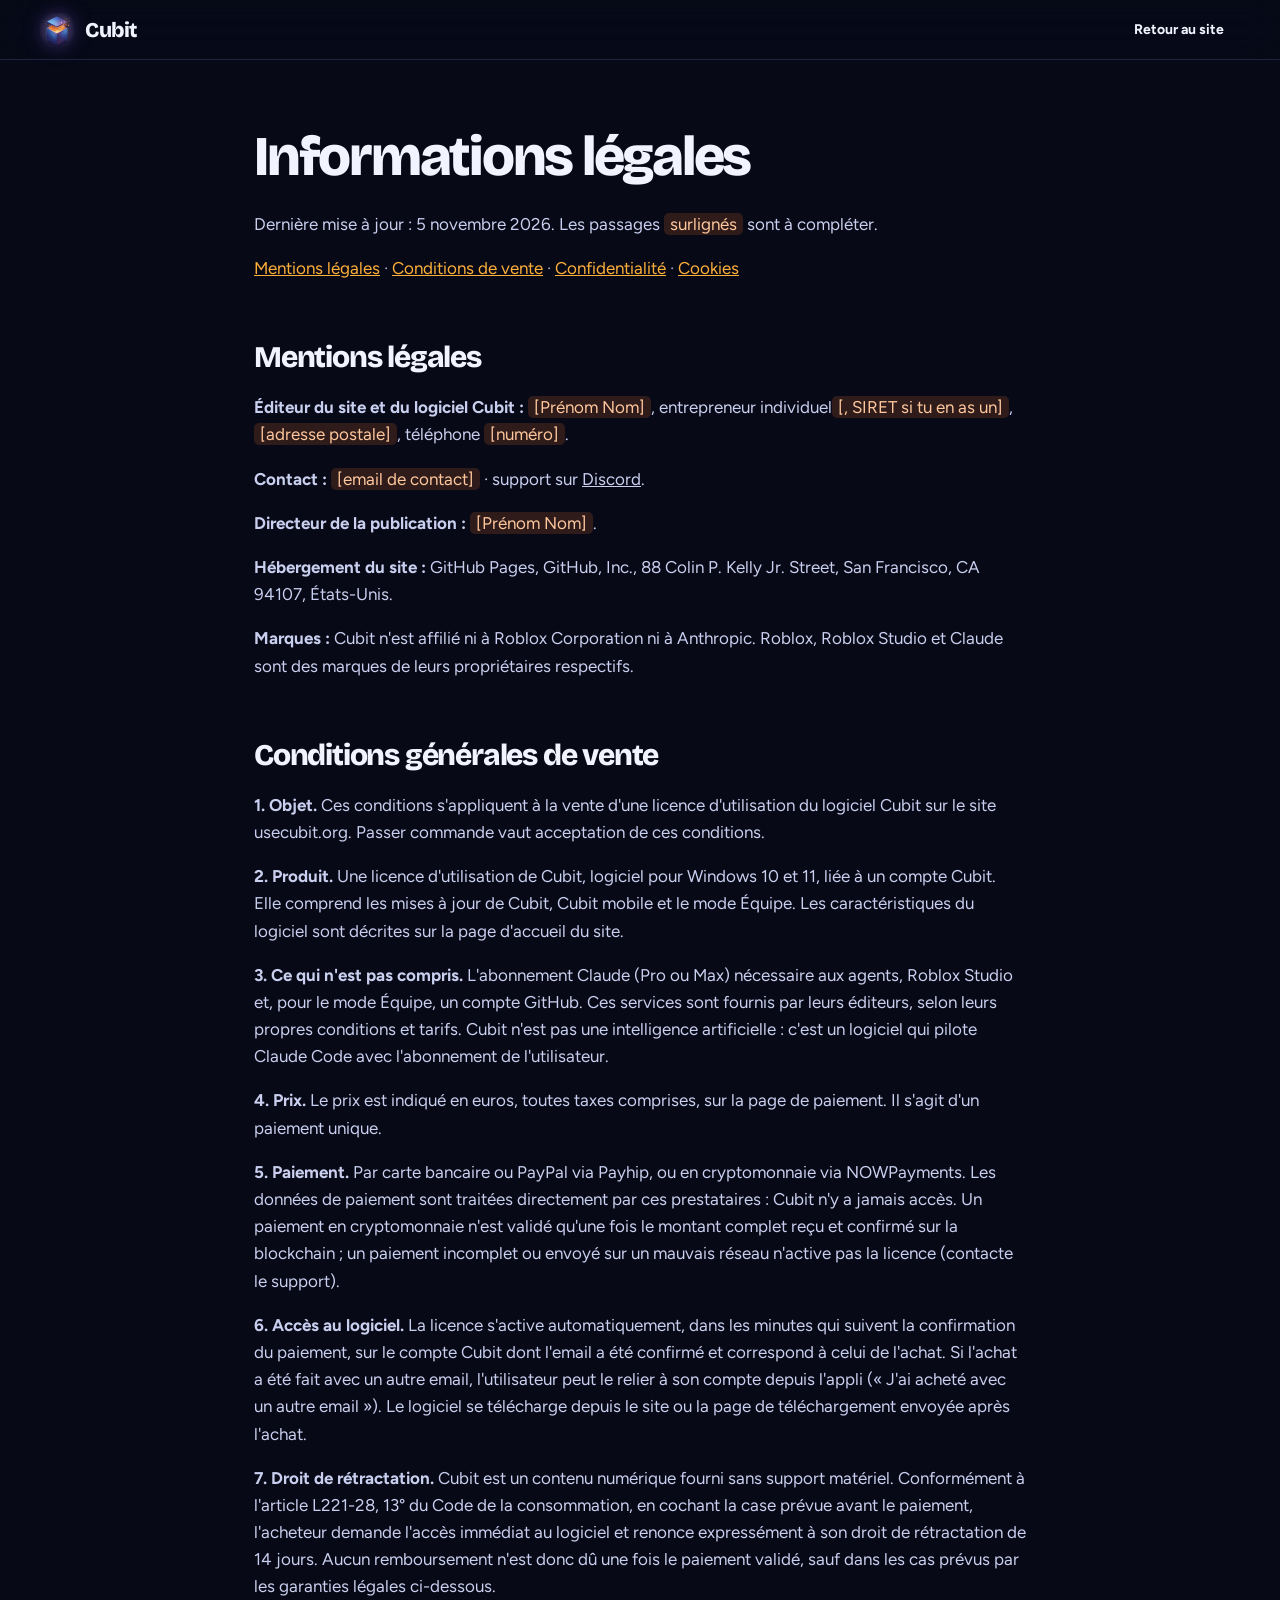
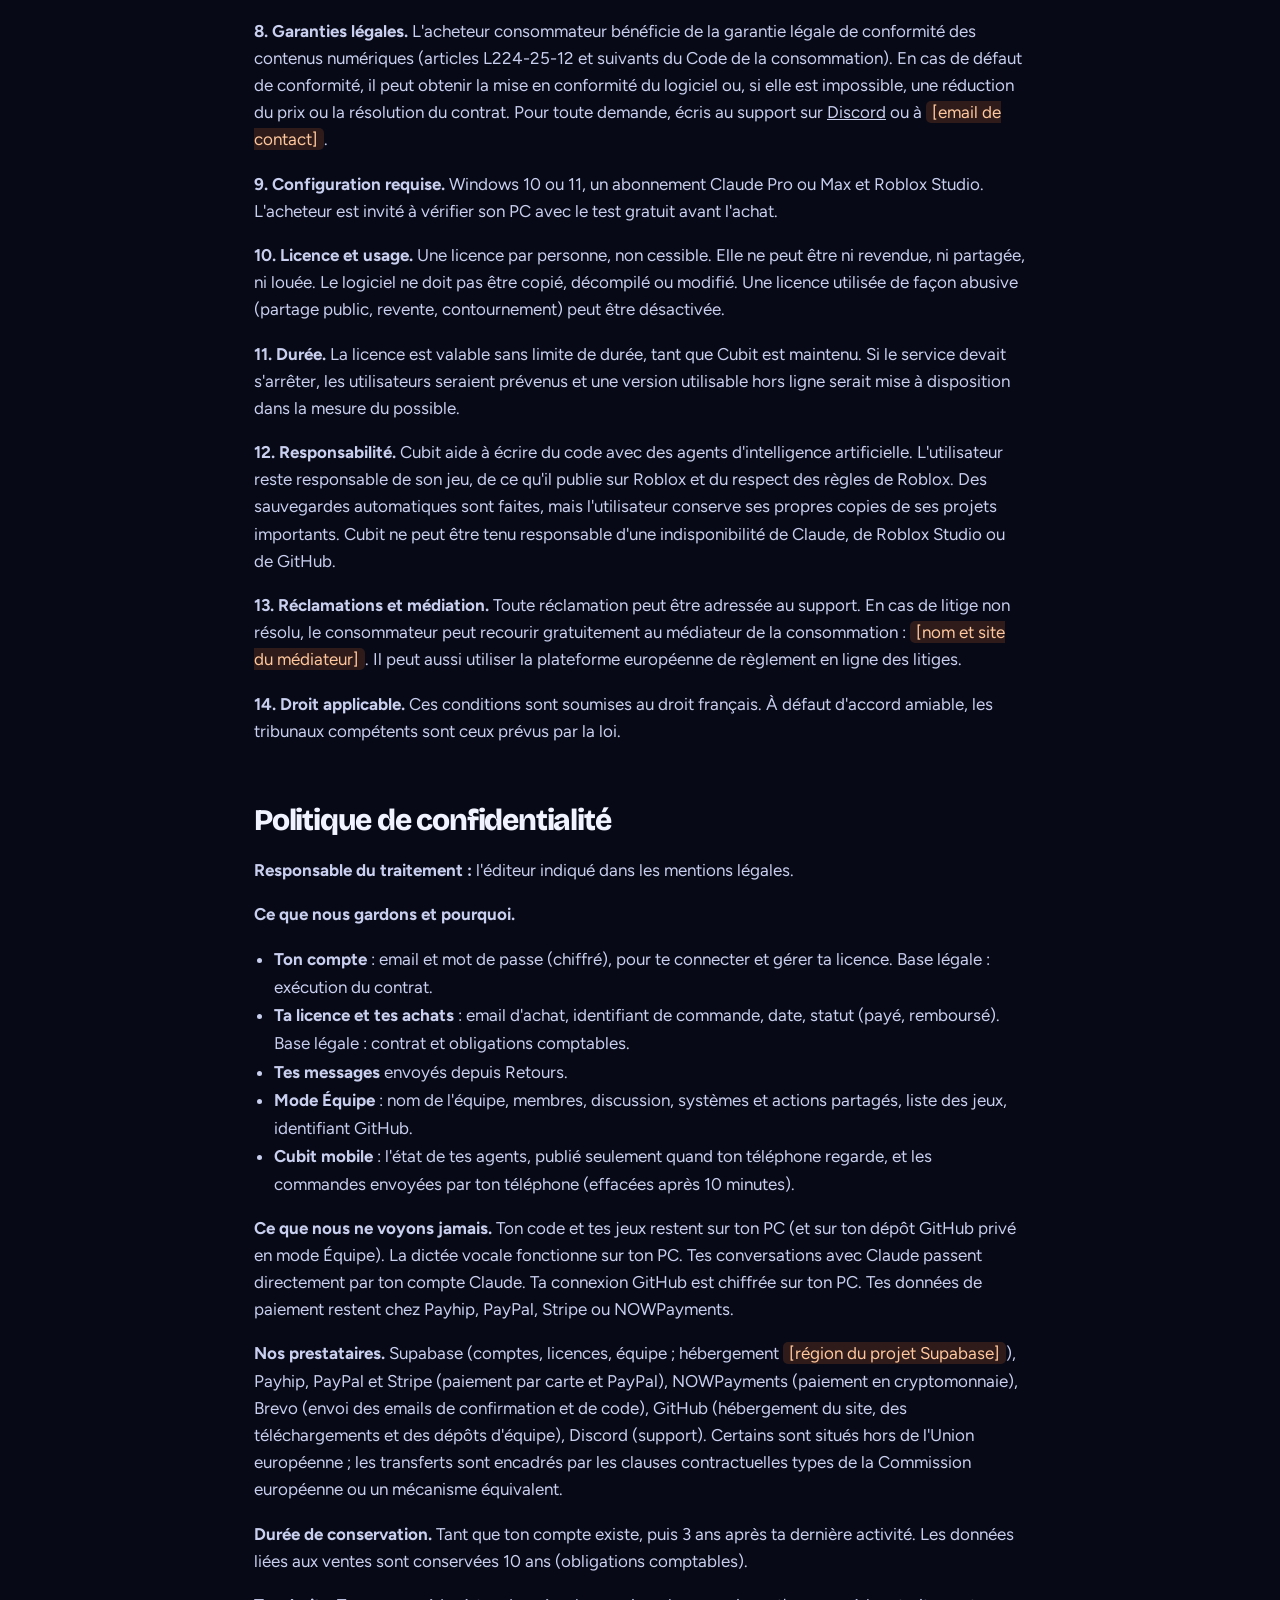
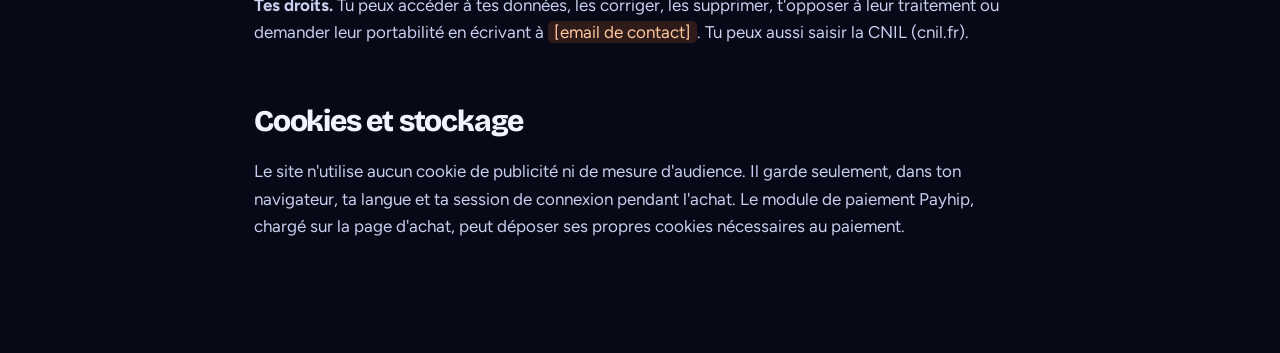
==== commit 8cd2cd24: "Add files via upload" ====
--- a/legal.html
+++ b/legal.html
@@ -7,7 +7,7 @@
 <meta name="robots" content="noindex">
 <link rel="icon" href="img/favicon.png">
 <link rel="stylesheet" href="https://fonts.googleapis.com/css2?family=Bricolage+Grotesque:opsz,wght@12..96,700;12..96,800&family=Figtree:wght@400;500;600;700&display=swap">
-<link rel="stylesheet" href="style.css?v=4">
+<link rel="stylesheet" href="style.css?v=8">
 </head>
 <body>
 <header class="nav solid">
@@ -16,39 +16,49 @@
 </header>
 <main class="legal">
   <h1>Informations légales</h1>
-  <p>Les passages <span class="todo">surlignés</span> sont à compléter avant l'ouverture de la vente.</p>
+  <p>Dernière mise à jour : 5 novembre 2026. Les passages <span class="todo">surlignés</span> sont à compléter.</p>
+  <nav class="legal-toc"><a href="#mentions">Mentions légales</a> · <a href="#cgv">Conditions de vente</a> · <a href="#confidentialite">Confidentialité</a> · <a href="#cookies">Cookies</a></nav>
 
   <h2 id="mentions">Mentions légales</h2>
-  <p><b>Éditeur du site et de Cubit :</b> <span class="todo">[Nom et prénom, ou nom de l'entreprise]</span>, <span class="todo">[statut, ex. micro-entreprise]</span>, SIRET <span class="todo">[numéro]</span>, <span class="todo">[adresse]</span>.</p>
-  <p><b>Contact :</b> <span class="todo">[email]</span></p>
-  <p><b>Directeur de la publication :</b> <span class="todo">[nom]</span></p>
+  <p><b>Éditeur du site et du logiciel Cubit :</b> <span class="todo">[Prénom Nom]</span>, entrepreneur individuel<span class="todo">[, SIRET si tu en as un]</span>, <span class="todo">[adresse postale]</span>, téléphone <span class="todo">[numéro]</span>.</p>
+  <p><b>Contact :</b> <span class="todo">[email de contact]</span> · support sur <a href="https://discord.gg/f2B6KfaYT2" target="_blank" rel="noopener">Discord</a>.</p>
+  <p><b>Directeur de la publication :</b> <span class="todo">[Prénom Nom]</span>.</p>
   <p><b>Hébergement du site :</b> GitHub Pages, GitHub, Inc., 88 Colin P. Kelly Jr. Street, San Francisco, CA 94107, États-Unis.</p>
-  <p>Cubit n'est affilié ni à Roblox Corporation ni à Anthropic. Roblox, Roblox Studio et Claude sont des marques de leurs propriétaires respectifs.</p>
+  <p><b>Marques :</b> Cubit n'est affilié ni à Roblox Corporation ni à Anthropic. Roblox, Roblox Studio et Claude sont des marques de leurs propriétaires respectifs.</p>
 
-  <h2 id="cgv">Conditions de vente</h2>
-  <p><b>Produit.</b> Une licence d'utilisation de Cubit, logiciel pour Windows 10 et 11, liée à un compte Cubit. Elle comprend les mises à jour de Cubit et l'accès à Cubit mobile et au mode Équipe.</p>
-  <p><b>Ce qui n'est pas compris.</b> L'abonnement Claude (Pro ou Max) nécessaire aux agents, Roblox Studio et, pour le mode Équipe, un compte GitHub. Ces services sont fournis par leurs éditeurs, selon leurs propres conditions.</p>
-  <p><b>Prix et paiement.</b> Le prix est indiqué TTC sur la page de paiement. Le paiement est traité par Lemon Squeezy, revendeur officiel (Merchant of Record) : la facture est émise par Lemon Squeezy, qui gère aussi la TVA.</p>
-  <p><b>Livraison.</b> La clé de licence est envoyée par email juste après le paiement. Elle s'active dans Cubit, sur le compte de l'acheteur.</p>
-  <p><b>Remboursement.</b> <span class="todo">[À valider : « Tu peux demander un remboursement dans les 14 jours suivant l'achat en écrivant à l'adresse de contact. »]</span></p>
-  <p><b>Durée.</b> La licence est valable sans limite de durée, tant que Cubit est maintenu. <span class="todo">[Préciser ce qui se passe si le service s'arrête.]</span></p>
-  <p><b>Usage.</b> Une licence par personne. Elle ne peut pas être revendue ni partagée. Une licence utilisée de façon abusive (partage public, revente) peut être désactivée.</p>
-  <p><b>Responsabilité.</b> Cubit aide à écrire du code avec des agents d'intelligence artificielle. L'utilisateur reste responsable de son jeu et de ce qu'il publie sur Roblox. Des sauvegardes automatiques sont faites, mais l'utilisateur garde ses propres copies de ses projets importants.</p>
-  <p><b>Droit applicable.</b> Droit français. <span class="todo">[Tribunal ou médiateur de la consommation compétent.]</span></p>
+  <h2 id="cgv">Conditions générales de vente</h2>
+  <p><b>1. Objet.</b> Ces conditions s'appliquent à la vente d'une licence d'utilisation du logiciel Cubit sur le site usecubit.org. Passer commande vaut acceptation de ces conditions.</p>
+  <p><b>2. Produit.</b> Une licence d'utilisation de Cubit, logiciel pour Windows 10 et 11, liée à un compte Cubit. Elle comprend les mises à jour de Cubit, Cubit mobile et le mode Équipe. Les caractéristiques du logiciel sont décrites sur la page d'accueil du site.</p>
+  <p><b>3. Ce qui n'est pas compris.</b> L'abonnement Claude (Pro ou Max) nécessaire aux agents, Roblox Studio et, pour le mode Équipe, un compte GitHub. Ces services sont fournis par leurs éditeurs, selon leurs propres conditions et tarifs. Cubit n'est pas une intelligence artificielle : c'est un logiciel qui pilote Claude Code avec l'abonnement de l'utilisateur.</p>
+  <p><b>4. Prix.</b> Le prix est indiqué en euros, toutes taxes comprises, sur la page de paiement. Il s'agit d'un paiement unique.</p>
+  <p><b>5. Paiement.</b> Par carte bancaire ou PayPal via Payhip, ou en cryptomonnaie via NOWPayments. Les données de paiement sont traitées directement par ces prestataires : Cubit n'y a jamais accès. Un paiement en cryptomonnaie n'est validé qu'une fois le montant complet reçu et confirmé sur la blockchain ; un paiement incomplet ou envoyé sur un mauvais réseau n'active pas la licence (contacte le support).</p>
+  <p><b>6. Accès au logiciel.</b> La licence s'active automatiquement, dans les minutes qui suivent la confirmation du paiement, sur le compte Cubit dont l'email a été confirmé et correspond à celui de l'achat. Si l'achat a été fait avec un autre email, l'utilisateur peut le relier à son compte depuis l'appli (« J'ai acheté avec un autre email »). Le logiciel se télécharge depuis le site ou la page de téléchargement envoyée après l'achat.</p>
+  <p><b>7. Droit de rétractation.</b> Cubit est un contenu numérique fourni sans support matériel. Conformément à l'article L221-28, 13° du Code de la consommation, en cochant la case prévue avant le paiement, l'acheteur demande l'accès immédiat au logiciel et renonce expressément à son droit de rétractation de 14 jours. Aucun remboursement n'est donc dû une fois le paiement validé, sauf dans les cas prévus par les garanties légales ci-dessous.</p>
+  <p><b>8. Garanties légales.</b> L'acheteur consommateur bénéficie de la garantie légale de conformité des contenus numériques (articles L224-25-12 et suivants du Code de la consommation). En cas de défaut de conformité, il peut obtenir la mise en conformité du logiciel ou, si elle est impossible, une réduction du prix ou la résolution du contrat. Pour toute demande, écris au support sur <a href="https://discord.gg/f2B6KfaYT2" target="_blank" rel="noopener">Discord</a> ou à <span class="todo">[email de contact]</span>.</p>
+  <p><b>9. Configuration requise.</b> Windows 10 ou 11, un abonnement Claude Pro ou Max et Roblox Studio. L'acheteur est invité à vérifier son PC avec le test gratuit avant l'achat.</p>
+  <p><b>10. Licence et usage.</b> Une licence par personne, non cessible. Elle ne peut être ni revendue, ni partagée, ni louée. Le logiciel ne doit pas être copié, décompilé ou modifié. Une licence utilisée de façon abusive (partage public, revente, contournement) peut être désactivée.</p>
+  <p><b>11. Durée.</b> La licence est valable sans limite de durée, tant que Cubit est maintenu. Si le service devait s'arrêter, les utilisateurs seraient prévenus et une version utilisable hors ligne serait mise à disposition dans la mesure du possible.</p>
+  <p><b>12. Responsabilité.</b> Cubit aide à écrire du code avec des agents d'intelligence artificielle. L'utilisateur reste responsable de son jeu, de ce qu'il publie sur Roblox et du respect des règles de Roblox. Des sauvegardes automatiques sont faites, mais l'utilisateur conserve ses propres copies de ses projets importants. Cubit ne peut être tenu responsable d'une indisponibilité de Claude, de Roblox Studio ou de GitHub.</p>
+  <p><b>13. Réclamations et médiation.</b> Toute réclamation peut être adressée au support. En cas de litige non résolu, le consommateur peut recourir gratuitement au médiateur de la consommation : <span class="todo">[nom et site du médiateur]</span>. Il peut aussi utiliser la plateforme européenne de règlement en ligne des litiges.</p>
+  <p><b>14. Droit applicable.</b> Ces conditions sont soumises au droit français. À défaut d'accord amiable, les tribunaux compétents sont ceux prévus par la loi.</p>
 
-  <h2 id="confidentialite">Confidentialité</h2>
-  <p><b>Ce que nous gardons.</b></p>
+  <h2 id="confidentialite">Politique de confidentialité</h2>
+  <p><b>Responsable du traitement :</b> l'éditeur indiqué dans les mentions légales.</p>
+  <p><b>Ce que nous gardons et pourquoi.</b></p>
   <ul>
-    <li>Ton email et ton mot de passe (chiffré), pour ton compte Cubit et ta licence.</li>
-    <li>Les messages que tu nous envoies depuis Retours.</li>
-    <li>En mode Équipe : le nom de ton équipe, ses membres, sa discussion, les systèmes et actions rapides partagés, la liste de ses jeux et ton identifiant GitHub.</li>
-    <li>Pour Cubit mobile : l'état de tes agents, publié seulement quand ton téléphone regarde, et les commandes envoyées par ton téléphone (effacées après 10 minutes).</li>
+    <li><b>Ton compte</b> : email et mot de passe (chiffré), pour te connecter et gérer ta licence. Base légale : exécution du contrat.</li>
+    <li><b>Ta licence et tes achats</b> : email d'achat, identifiant de commande, date, statut (payé, remboursé). Base légale : contrat et obligations comptables.</li>
+    <li><b>Tes messages</b> envoyés depuis Retours.</li>
+    <li><b>Mode Équipe</b> : nom de l'équipe, membres, discussion, systèmes et actions partagés, liste des jeux, identifiant GitHub.</li>
+    <li><b>Cubit mobile</b> : l'état de tes agents, publié seulement quand ton téléphone regarde, et les commandes envoyées par ton téléphone (effacées après 10 minutes).</li>
   </ul>
-  <p>Ces données sont hébergées par Supabase <span class="todo">[région du projet Supabase]</span>.</p>
-  <p><b>Ce que nous ne voyons jamais.</b> Ton code et tes jeux restent sur ton PC (et sur ton dépôt GitHub privé en mode Équipe). La dictée vocale fonctionne sur ton PC, rien n'est envoyé. Tes conversations avec Claude passent directement par ton compte Claude. Ta connexion GitHub est chiffrée et gardée sur ton PC.</p>
-  <p><b>Paiement.</b> Lemon Squeezy traite le paiement : nous ne voyons jamais ta carte bancaire.</p>
-  <p><b>Tes droits.</b> Tu peux demander à voir, corriger ou supprimer tes données en écrivant à <span class="todo">[email]</span>. Tu peux aussi saisir la CNIL.</p>
+  <p><b>Ce que nous ne voyons jamais.</b> Ton code et tes jeux restent sur ton PC (et sur ton dépôt GitHub privé en mode Équipe). La dictée vocale fonctionne sur ton PC. Tes conversations avec Claude passent directement par ton compte Claude. Ta connexion GitHub est chiffrée sur ton PC. Tes données de paiement restent chez Payhip, PayPal, Stripe ou NOWPayments.</p>
+  <p><b>Nos prestataires.</b> Supabase (comptes, licences, équipe ; hébergement <span class="todo">[région du projet Supabase]</span>), Payhip, PayPal et Stripe (paiement par carte et PayPal), NOWPayments (paiement en cryptomonnaie), Brevo (envoi des emails de confirmation et de code), GitHub (hébergement du site, des téléchargements et des dépôts d'équipe), Discord (support). Certains sont situés hors de l'Union européenne ; les transferts sont encadrés par les clauses contractuelles types de la Commission européenne ou un mécanisme équivalent.</p>
+  <p><b>Durée de conservation.</b> Tant que ton compte existe, puis 3 ans après ta dernière activité. Les données liées aux ventes sont conservées 10 ans (obligations comptables).</p>
+  <p><b>Tes droits.</b> Tu peux accéder à tes données, les corriger, les supprimer, t'opposer à leur traitement ou demander leur portabilité en écrivant à <span class="todo">[email de contact]</span>. Tu peux aussi saisir la CNIL (cnil.fr).</p>
+
+  <h2 id="cookies">Cookies et stockage</h2>
+  <p>Le site n'utilise aucun cookie de publicité ni de mesure d'audience. Il garde seulement, dans ton navigateur, ta langue et ta session de connexion pendant l'achat. Le module de paiement Payhip, chargé sur la page d'achat, peut déposer ses propres cookies nécessaires au paiement.</p>
 </main>
-<script>try { const l = localStorage.getItem('meo-lang'); if (l === 'en') document.querySelector('.legal p').insertAdjacentHTML('beforebegin', '<p><i>This page is in French, as required for a French seller.</i></p>'); } catch {}</script>
 </body>
 </html>
--- a/style.css
+++ b/style.css
@@ -58,7 +58,7 @@
   radial-gradient(30% 40% at 55% 75%, rgba(255, 122, 47, .22), transparent 70%); filter: blur(20px); }
 .kicker { display: inline-flex; align-items: center; gap: 10px; margin: 0 0 26px; padding: 7px 16px 7px 8px; border-radius: 999px; background: var(--glass); border: 1px solid var(--line); font-size: 14px; font-weight: 600; color: #d4d9f6; }
 .kicker img { border-radius: 50%; }
-h1 { margin: 0 auto 26px; font: 800 clamp(46px, 7.6vw, 108px)/.95 var(--display); letter-spacing: -.045em; max-width: 13em; }
+h1 { margin: 0 auto 26px; font: 800 clamp(40px, 6vw, 84px)/.98 var(--display); letter-spacing: -.04em; max-width: 16em; }
 h1 .h1-a, h1 .h1-b { display: block; }
 h1 .h1-b { background: linear-gradient(100deg, #fff 10%, #b9c9ff 40%, var(--flame-2) 75%, var(--flame)); -webkit-background-clip: text; background-clip: text; color: transparent; padding-bottom: .08em; }
 .lead { font-size: clamp(18px, 1.6vw, 21px); color: #c8cdee; max-width: 40em; margin: 0 auto 36px; }
@@ -369,3 +369,27 @@
 #pay-choices { display: grid; gap: 10px; }
 [hidden] { display: none !important; }
 #acc-pass2-wrap { display: grid; gap: 10px; } #acc-pass2-wrap input { width: 100%; box-sizing: border-box; }
+
+/* ---------- Finitions ---------- */
+.sec-kicker { display: inline-flex; align-items: center; gap: 8px; margin: 0 0 12px; padding: 5px 12px; border-radius: 99px; font: 700 12.5px/1 var(--body); letter-spacing: .08em; text-transform: uppercase; color: var(--flame-2); background: rgba(255, 138, 60, .1); border: 1px solid rgba(255, 138, 60, .28); }
+.sec-kicker::before { content: ''; width: 6px; height: 6px; border-radius: 50%; background: var(--flame); box-shadow: 0 0 10px var(--flame); }
+h1 .h1-b { background-size: 220% 100%; animation: h1-shine 7s ease-in-out infinite alternate; }
+@keyframes h1-shine { from { background-position: 0% 50%; } to { background-position: 100% 50%; } }
+.scroll-bar { position: fixed; top: 0; left: 0; right: 0; height: 3px; z-index: 60; transform-origin: 0 50%; transform: scaleX(0); background: linear-gradient(90deg, var(--blue), var(--violet), var(--flame)); pointer-events: none; }
+.btn.buy { position: relative; overflow: hidden; }
+.btn.buy::before { content: ''; position: absolute; top: 0; bottom: 0; left: -60%; width: 40%; background: linear-gradient(100deg, transparent, rgba(255, 255, 255, .45), transparent); transform: skewX(-20deg); transition: left .6s ease; pointer-events: none; }
+.btn.buy:hover::before { left: 120%; }
+.screen.reveal { transform: perspective(1400px) rotateX(10deg) translateY(40px) scale(.97); transform-origin: 50% 0; }
+.screen.reveal.in { transform: none; }
+.tile:hover { transform: translateY(-4px); border-color: rgba(143, 107, 255, .35); }
+.final-sub { margin: -6px 0 22px; color: var(--muted); font-size: 18px; }
+.ticks li.reveal { transform: translateX(-14px); }
+.ticks li.reveal.in { transform: none; }
+@media (prefers-reduced-motion: reduce) { h1 .h1-b { animation: none; } .screen.reveal, .ticks li.reveal { transform: none; } .btn.buy::before { display: none; } }
+.legal ul { color: #c7cdea; line-height: 1.65; padding-left: 20px; }
+.legal-toc { margin: 8px 0 24px; color: var(--muted); }
+.legal-toc a { color: var(--flame-2); }
+.waiver { display: flex; gap: 10px; align-items: flex-start; font-size: 13.5px; line-height: 1.45; color: var(--muted); cursor: pointer; text-align: left; }
+.waiver input { margin-top: 3px; width: 17px; height: 17px; accent-color: var(--flame); flex: none; }
+.waiver a { color: var(--flame-2); }
+#pay-choices .btn[disabled] { opacity: .45; cursor: not-allowed; }
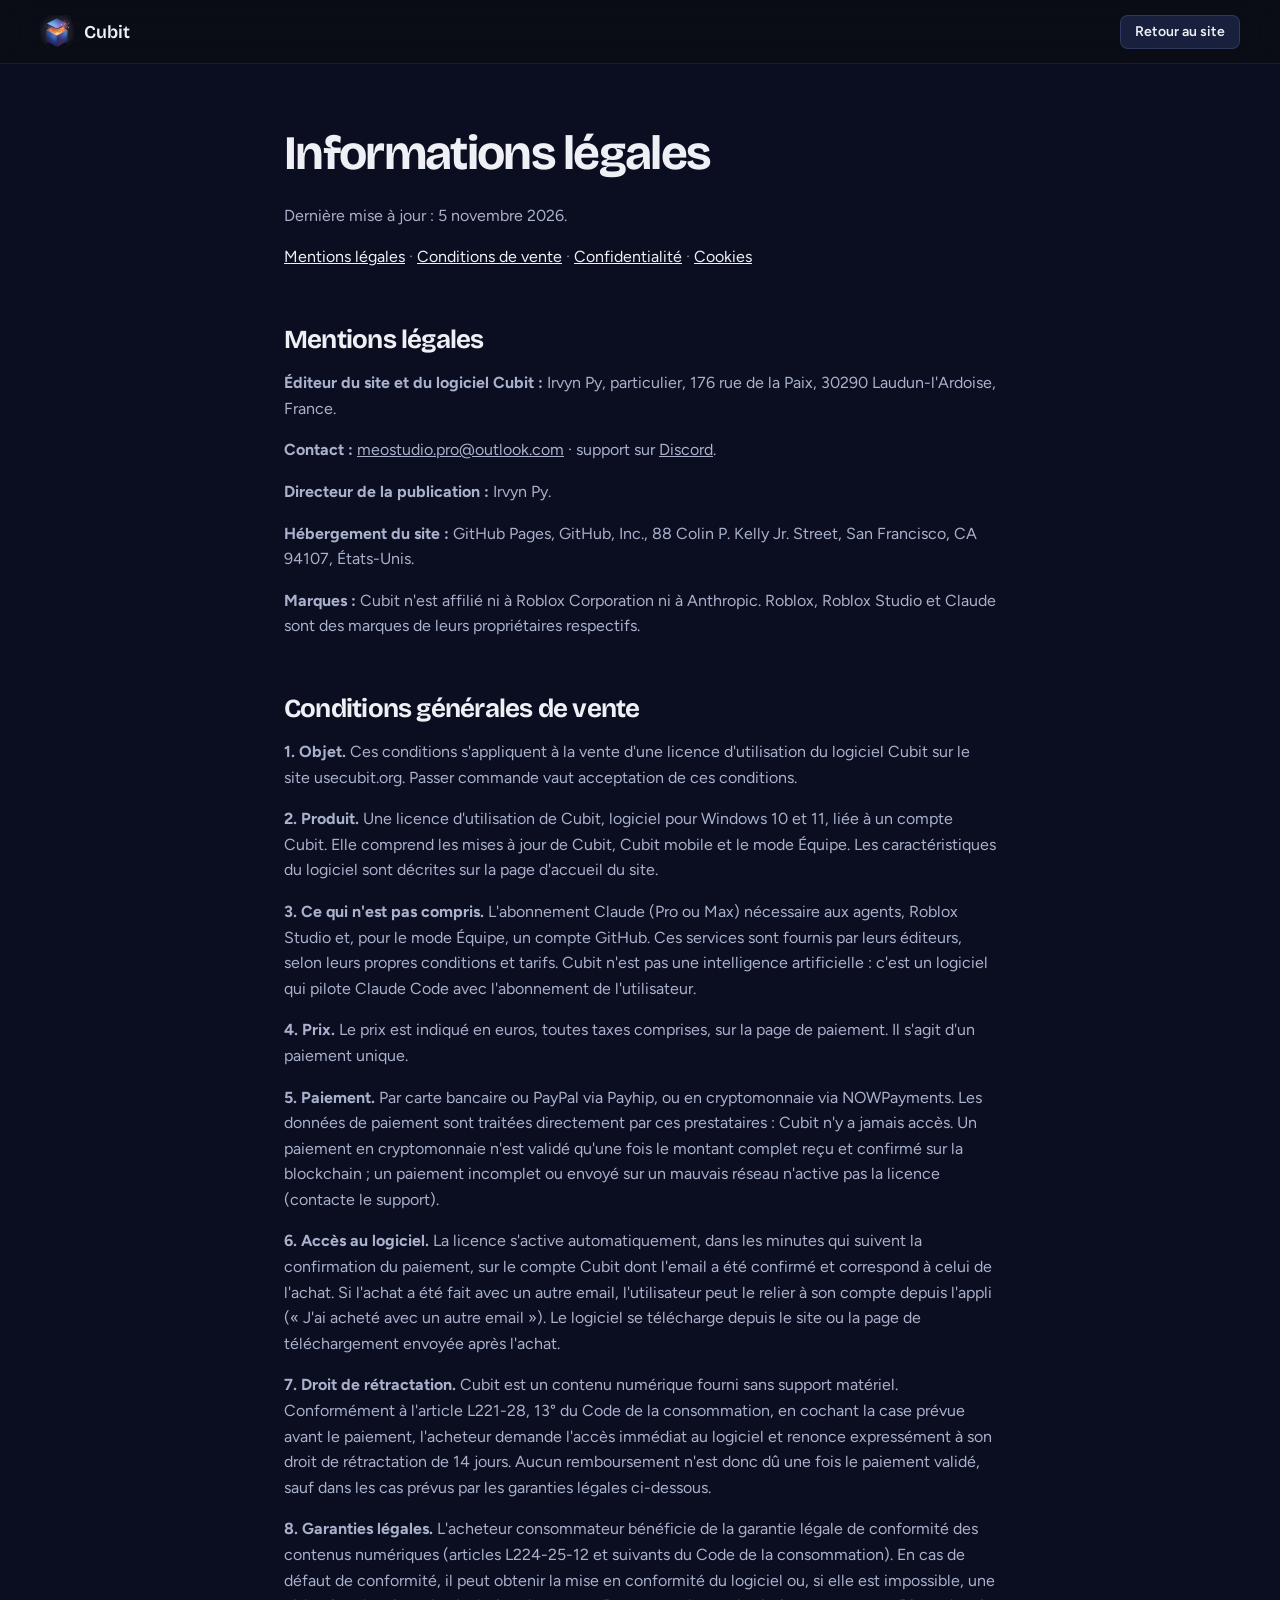
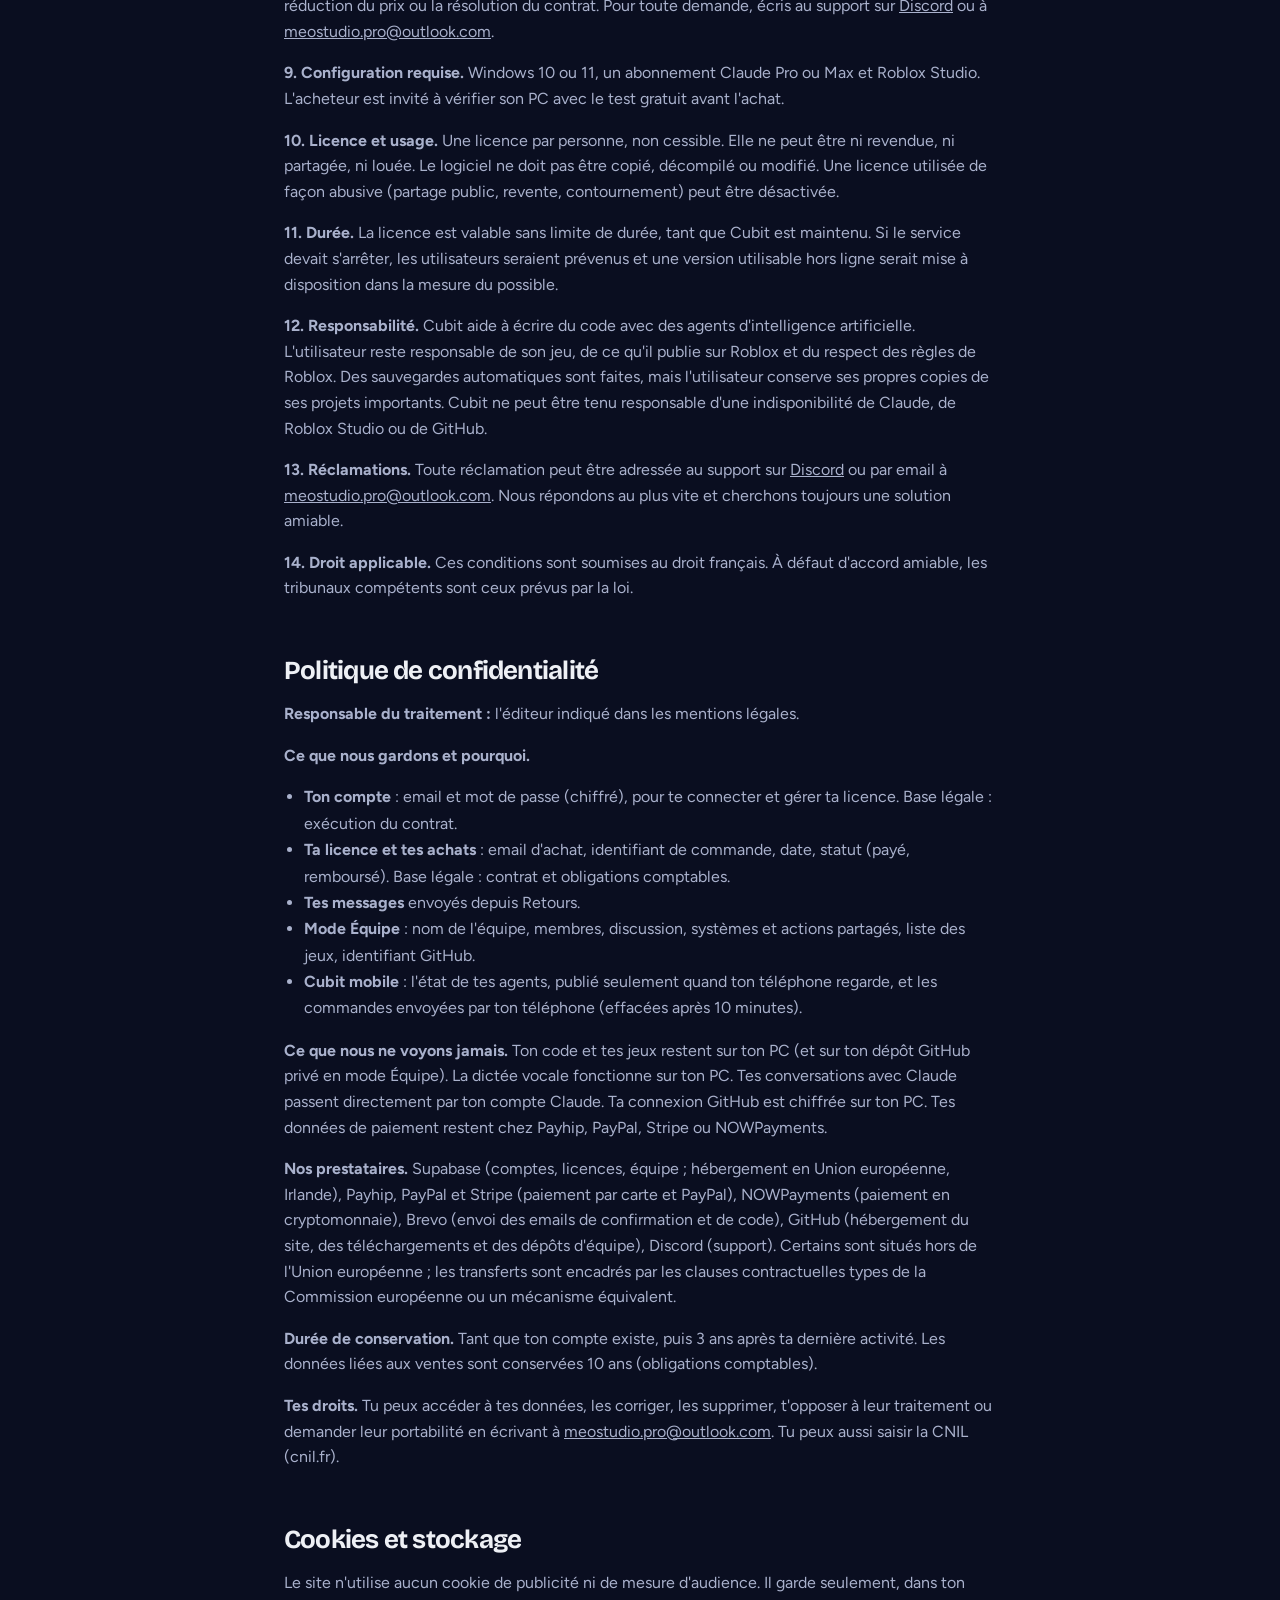
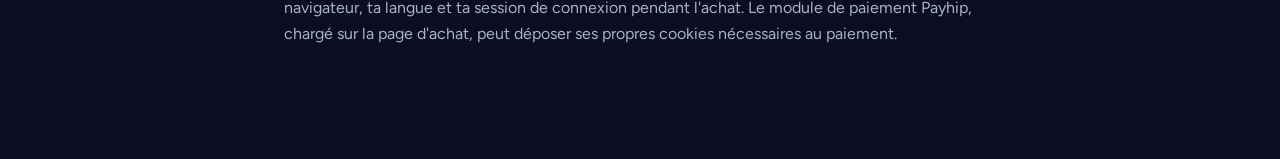
==== commit 0b9680b2: "Add files via upload" ====
--- a/legal.html
+++ b/legal.html
@@ -7,7 +7,7 @@
 <meta name="robots" content="noindex">
 <link rel="icon" href="img/favicon.png">
 <link rel="stylesheet" href="https://fonts.googleapis.com/css2?family=Bricolage+Grotesque:opsz,wght@12..96,700;12..96,800&family=Figtree:wght@400;500;600;700&display=swap">
-<link rel="stylesheet" href="style.css?v=8">
+<link rel="stylesheet" href="style.css?v=9">
 </head>
 <body>
 <header class="nav solid">
@@ -16,13 +16,13 @@
 </header>
 <main class="legal">
   <h1>Informations légales</h1>
-  <p>Dernière mise à jour : 5 novembre 2026. Les passages <span class="todo">surlignés</span> sont à compléter.</p>
+  <p>Dernière mise à jour : 5 novembre 2026.</p>
   <nav class="legal-toc"><a href="#mentions">Mentions légales</a> · <a href="#cgv">Conditions de vente</a> · <a href="#confidentialite">Confidentialité</a> · <a href="#cookies">Cookies</a></nav>
 
   <h2 id="mentions">Mentions légales</h2>
-  <p><b>Éditeur du site et du logiciel Cubit :</b> <span class="todo">[Prénom Nom]</span>, entrepreneur individuel<span class="todo">[, SIRET si tu en as un]</span>, <span class="todo">[adresse postale]</span>, téléphone <span class="todo">[numéro]</span>.</p>
-  <p><b>Contact :</b> <span class="todo">[email de contact]</span> · support sur <a href="https://discord.gg/f2B6KfaYT2" target="_blank" rel="noopener">Discord</a>.</p>
-  <p><b>Directeur de la publication :</b> <span class="todo">[Prénom Nom]</span>.</p>
+  <p><b>Éditeur du site et du logiciel Cubit :</b> Irvyn Py, particulier, 176 rue de la Paix, 30290 Laudun-l'Ardoise, France.</p>
+  <p><b>Contact :</b> <a href="mailto:meostudio.pro@outlook.com">meostudio.pro@outlook.com</a> · support sur <a href="https://discord.gg/f2B6KfaYT2" target="_blank" rel="noopener">Discord</a>.</p>
+  <p><b>Directeur de la publication :</b> Irvyn Py.</p>
   <p><b>Hébergement du site :</b> GitHub Pages, GitHub, Inc., 88 Colin P. Kelly Jr. Street, San Francisco, CA 94107, États-Unis.</p>
   <p><b>Marques :</b> Cubit n'est affilié ni à Roblox Corporation ni à Anthropic. Roblox, Roblox Studio et Claude sont des marques de leurs propriétaires respectifs.</p>
 
@@ -34,12 +34,12 @@
   <p><b>5. Paiement.</b> Par carte bancaire ou PayPal via Payhip, ou en cryptomonnaie via NOWPayments. Les données de paiement sont traitées directement par ces prestataires : Cubit n'y a jamais accès. Un paiement en cryptomonnaie n'est validé qu'une fois le montant complet reçu et confirmé sur la blockchain ; un paiement incomplet ou envoyé sur un mauvais réseau n'active pas la licence (contacte le support).</p>
   <p><b>6. Accès au logiciel.</b> La licence s'active automatiquement, dans les minutes qui suivent la confirmation du paiement, sur le compte Cubit dont l'email a été confirmé et correspond à celui de l'achat. Si l'achat a été fait avec un autre email, l'utilisateur peut le relier à son compte depuis l'appli (« J'ai acheté avec un autre email »). Le logiciel se télécharge depuis le site ou la page de téléchargement envoyée après l'achat.</p>
   <p><b>7. Droit de rétractation.</b> Cubit est un contenu numérique fourni sans support matériel. Conformément à l'article L221-28, 13° du Code de la consommation, en cochant la case prévue avant le paiement, l'acheteur demande l'accès immédiat au logiciel et renonce expressément à son droit de rétractation de 14 jours. Aucun remboursement n'est donc dû une fois le paiement validé, sauf dans les cas prévus par les garanties légales ci-dessous.</p>
-  <p><b>8. Garanties légales.</b> L'acheteur consommateur bénéficie de la garantie légale de conformité des contenus numériques (articles L224-25-12 et suivants du Code de la consommation). En cas de défaut de conformité, il peut obtenir la mise en conformité du logiciel ou, si elle est impossible, une réduction du prix ou la résolution du contrat. Pour toute demande, écris au support sur <a href="https://discord.gg/f2B6KfaYT2" target="_blank" rel="noopener">Discord</a> ou à <span class="todo">[email de contact]</span>.</p>
+  <p><b>8. Garanties légales.</b> L'acheteur consommateur bénéficie de la garantie légale de conformité des contenus numériques (articles L224-25-12 et suivants du Code de la consommation). En cas de défaut de conformité, il peut obtenir la mise en conformité du logiciel ou, si elle est impossible, une réduction du prix ou la résolution du contrat. Pour toute demande, écris au support sur <a href="https://discord.gg/f2B6KfaYT2" target="_blank" rel="noopener">Discord</a> ou à <a href="mailto:meostudio.pro@outlook.com">meostudio.pro@outlook.com</a>.</p>
   <p><b>9. Configuration requise.</b> Windows 10 ou 11, un abonnement Claude Pro ou Max et Roblox Studio. L'acheteur est invité à vérifier son PC avec le test gratuit avant l'achat.</p>
   <p><b>10. Licence et usage.</b> Une licence par personne, non cessible. Elle ne peut être ni revendue, ni partagée, ni louée. Le logiciel ne doit pas être copié, décompilé ou modifié. Une licence utilisée de façon abusive (partage public, revente, contournement) peut être désactivée.</p>
   <p><b>11. Durée.</b> La licence est valable sans limite de durée, tant que Cubit est maintenu. Si le service devait s'arrêter, les utilisateurs seraient prévenus et une version utilisable hors ligne serait mise à disposition dans la mesure du possible.</p>
   <p><b>12. Responsabilité.</b> Cubit aide à écrire du code avec des agents d'intelligence artificielle. L'utilisateur reste responsable de son jeu, de ce qu'il publie sur Roblox et du respect des règles de Roblox. Des sauvegardes automatiques sont faites, mais l'utilisateur conserve ses propres copies de ses projets importants. Cubit ne peut être tenu responsable d'une indisponibilité de Claude, de Roblox Studio ou de GitHub.</p>
-  <p><b>13. Réclamations et médiation.</b> Toute réclamation peut être adressée au support. En cas de litige non résolu, le consommateur peut recourir gratuitement au médiateur de la consommation : <span class="todo">[nom et site du médiateur]</span>. Il peut aussi utiliser la plateforme européenne de règlement en ligne des litiges.</p>
+  <p><b>13. Réclamations.</b> Toute réclamation peut être adressée au support sur <a href="https://discord.gg/f2B6KfaYT2" target="_blank" rel="noopener">Discord</a> ou par email à <a href="mailto:meostudio.pro@outlook.com">meostudio.pro@outlook.com</a>. Nous répondons au plus vite et cherchons toujours une solution amiable.</p>
   <p><b>14. Droit applicable.</b> Ces conditions sont soumises au droit français. À défaut d'accord amiable, les tribunaux compétents sont ceux prévus par la loi.</p>
 
   <h2 id="confidentialite">Politique de confidentialité</h2>
@@ -53,9 +53,9 @@
     <li><b>Cubit mobile</b> : l'état de tes agents, publié seulement quand ton téléphone regarde, et les commandes envoyées par ton téléphone (effacées après 10 minutes).</li>
   </ul>
   <p><b>Ce que nous ne voyons jamais.</b> Ton code et tes jeux restent sur ton PC (et sur ton dépôt GitHub privé en mode Équipe). La dictée vocale fonctionne sur ton PC. Tes conversations avec Claude passent directement par ton compte Claude. Ta connexion GitHub est chiffrée sur ton PC. Tes données de paiement restent chez Payhip, PayPal, Stripe ou NOWPayments.</p>
-  <p><b>Nos prestataires.</b> Supabase (comptes, licences, équipe ; hébergement <span class="todo">[région du projet Supabase]</span>), Payhip, PayPal et Stripe (paiement par carte et PayPal), NOWPayments (paiement en cryptomonnaie), Brevo (envoi des emails de confirmation et de code), GitHub (hébergement du site, des téléchargements et des dépôts d'équipe), Discord (support). Certains sont situés hors de l'Union européenne ; les transferts sont encadrés par les clauses contractuelles types de la Commission européenne ou un mécanisme équivalent.</p>
+  <p><b>Nos prestataires.</b> Supabase (comptes, licences, équipe ; hébergement en Union européenne, Irlande), Payhip, PayPal et Stripe (paiement par carte et PayPal), NOWPayments (paiement en cryptomonnaie), Brevo (envoi des emails de confirmation et de code), GitHub (hébergement du site, des téléchargements et des dépôts d'équipe), Discord (support). Certains sont situés hors de l'Union européenne ; les transferts sont encadrés par les clauses contractuelles types de la Commission européenne ou un mécanisme équivalent.</p>
   <p><b>Durée de conservation.</b> Tant que ton compte existe, puis 3 ans après ta dernière activité. Les données liées aux ventes sont conservées 10 ans (obligations comptables).</p>
-  <p><b>Tes droits.</b> Tu peux accéder à tes données, les corriger, les supprimer, t'opposer à leur traitement ou demander leur portabilité en écrivant à <span class="todo">[email de contact]</span>. Tu peux aussi saisir la CNIL (cnil.fr).</p>
+  <p><b>Tes droits.</b> Tu peux accéder à tes données, les corriger, les supprimer, t'opposer à leur traitement ou demander leur portabilité en écrivant à <a href="mailto:meostudio.pro@outlook.com">meostudio.pro@outlook.com</a>. Tu peux aussi saisir la CNIL (cnil.fr).</p>
 
   <h2 id="cookies">Cookies et stockage</h2>
   <p>Le site n'utilise aucun cookie de publicité ni de mesure d'audience. Il garde seulement, dans ton navigateur, ta langue et ta session de connexion pendant l'achat. Le module de paiement Payhip, chargé sur la page d'achat, peut déposer ses propres cookies nécessaires au paiement.</p>
--- a/style.css
+++ b/style.css
@@ -1,16 +1,23 @@
-/* Cubit — site de vente, version « qui en jette » */
+/* Cubit · site de vente
+   Direction : l'atelier Roblox Studio, un soir de dev. Surfaces encre neutres,
+   un seul accent (l'orange du logo, réservé à l'achat), et les picots Roblox
+   (vus de dessus) comme signature à la place des puces et des voyants.
+   Passes faites avec le skill unslop de Damir Sokolovsky (@heydamir), CC BY 4.0. */
 :root {
-  --night: #070917;      /* fond */
-  --night-2: #0d1130;    /* bandes */
-  --glass: rgba(255, 255, 255, .045);
-  --line: rgba(160, 175, 255, .16);
-  --text: #f1f3ff;
-  --muted: #a5acd0;
-  --blue: #5b7cff;       /* le bleu de l'appli */
-  --violet: #8d69c8;
-  --flame: #ff8a3c;      /* l'orange du logo : l'achat et l'attention */
-  --flame-2: #ffb03a;
-  --ok: #4fe0a0;
+  --bg-0: #07080d;
+  --bg: #0b0d14;
+  --card: #11141c;
+  --raised: #1a1e28;
+  --line: rgba(238, 240, 245, .08);
+  --line-2: rgba(238, 240, 245, .14);
+  --text: #eef0f5;
+  --text-2: #a3a9b8;
+  --muted: #7a8296;
+  --accent: #ff8a3c;
+  --accent-ink: #1d0d00;
+  --ok: #4cc38a;
+  --bad: #e5484d;
+  --ease: cubic-bezier(.22, 1, .36, 1);
   --display: 'Bricolage Grotesque', system-ui, sans-serif;
   --body: 'Figtree', system-ui, sans-serif;
   --mono: 'JetBrains Mono', ui-monospace, Consolas, monospace;
@@ -18,378 +25,456 @@
   --pad: max(24px, calc((100vw - var(--wrap)) / 2));
 }
 * { box-sizing: border-box; }
-html { scroll-behavior: smooth; scroll-padding-top: 84px; overflow-x: clip; }
-body { margin: 0; background: var(--night); color: var(--text); font: 400 17px/1.6 var(--body); -webkit-font-smoothing: antialiased; overflow-x: hidden; }
+html { scroll-behavior: smooth; scroll-padding-top: 80px; overflow-x: clip; }
+body { margin: 0; background: var(--bg); color: var(--text); font: 400 16px/1.6 var(--body); -webkit-font-smoothing: antialiased; overflow-x: hidden; }
 img { max-width: 100%; height: auto; display: block; }
 a { color: inherit; }
-:focus-visible { outline: 3px solid var(--flame-2); outline-offset: 3px; border-radius: 8px; }
+:focus-visible { outline: 2px solid var(--accent); outline-offset: 3px; border-radius: 6px; }
 html[lang="fr"] [lang="en"], html[lang="en"] [lang="fr"] { display: none !important; }
-.skip { position: absolute; left: -999px; top: 8px; background: var(--blue); color: #fff; padding: 8px 14px; border-radius: 8px; z-index: 60; }
+[hidden] { display: none !important; }
+.skip { position: absolute; left: -999px; top: 8px; background: var(--text); color: var(--bg); padding: 8px 12px; border-radius: 8px; z-index: 60; }
 .skip:focus { left: 16px; }
-.muted { color: var(--muted); }
-.fine { font-size: 14px; color: var(--muted); margin: 0; }
+.muted { color: var(--text-2); }
+.fine { font-size: 13px; color: var(--muted); margin: 0; }
+
+/* La signature : un picot Roblox vu de dessus */
+.stud, .ticks li::before, .t-more li::before, .strip li::before, .sec-kicker::before, .st, .chef-card b::before, .event i, .pill.sync i, .cr-agents i, .faq summary::after {
+  --c: #3a4050;
+  border-radius: 50%;
+  background: radial-gradient(circle at 50% 50%, var(--c) 0 52%, color-mix(in srgb, var(--c), #000 35%) 54% 62%, var(--c) 64%);
+  box-shadow: inset 0 1px 0 rgba(255, 255, 255, .22), inset 0 -1px 0 rgba(0, 0, 0, .35);
+}
 
 /* ---------- Barre du haut ---------- */
-.nav { position: fixed; inset: 0 0 auto; z-index: 40; display: flex; align-items: center; gap: 32px; padding: 16px var(--pad); transition: background .25s, border-color .25s, padding .25s; border-bottom: 1px solid transparent; }
-.nav.solid { background: rgba(7, 9, 23, .78); backdrop-filter: blur(16px) saturate(140%); border-color: var(--line); padding-top: 11px; padding-bottom: 11px; }
-.brand { display: flex; align-items: center; gap: 11px; text-decoration: none; font: 800 21px var(--display); letter-spacing: -.02em; }
-.brand img { border-radius: 10px; box-shadow: none; filter: drop-shadow(0 0 10px rgba(143,107,255,.55)); }
-.nav-links { display: flex; gap: 26px; }
-.nav-links a { text-decoration: none; color: var(--muted); font-weight: 600; font-size: 15px; transition: color .15s; }
+.nav { position: fixed; inset: 0 0 auto; z-index: 40; display: flex; align-items: center; gap: 32px; height: 64px; padding: 0 var(--pad); border-bottom: 1px solid transparent; transition: background .18s var(--ease), border-color .18s var(--ease); }
+.nav.solid { background: rgba(11, 13, 20, .86); backdrop-filter: blur(12px); border-color: var(--line); }
+.brand { display: flex; align-items: center; gap: 10px; text-decoration: none; font: 600 18px/1 var(--display); }
+.nav-links { display: flex; gap: 24px; }
+.nav-links a { text-decoration: none; color: var(--text-2); font-weight: 500; font-size: 14px; transition: color .15s var(--ease); }
 .nav-links a:hover { color: var(--text); }
-.nav-end { margin-left: auto; display: flex; align-items: center; gap: 12px; }
-.lang { background: var(--glass); border: 1px solid var(--line); color: var(--text); border-radius: 10px; padding: 7px 11px; font: 700 13px var(--body); cursor: pointer; }
+.nav-end { margin-left: auto; display: flex; align-items: center; gap: 8px; }
+.lang { height: 32px; background: var(--raised); border: 1px solid var(--line); color: var(--text-2); border-radius: 8px; padding: 0 10px; font: 500 13px var(--body); cursor: pointer; }
+.lang:hover { color: var(--text); }
 
 /* ---------- Boutons ---------- */
-.btn { position: relative; display: inline-flex; align-items: center; gap: 12px; padding: 15px 24px; border-radius: 14px; text-decoration: none; font: 700 16px var(--body); border: 1px solid transparent; transition: transform .18s, box-shadow .18s, background .18s; cursor: pointer; }
-.btn.buy { color: #1d0b00; background: linear-gradient(135deg, var(--flame-2), var(--flame) 55%, #ff5a2a); box-shadow: 0 10px 40px -8px rgba(255, 122, 47, .7), inset 0 1px 0 rgba(255, 255, 255, .45); }
-.btn.buy:hover { transform: translateY(-2px); box-shadow: 0 16px 50px -8px rgba(255, 122, 47, .85), inset 0 1px 0 rgba(255, 255, 255, .45); }
-.btn.buy b { padding-left: 12px; border-left: 1px solid rgba(29, 11, 0, .25); }
-.btn.glass { background: var(--glass); border-color: var(--line); color: var(--text); backdrop-filter: blur(8px); }
-.btn.glass:hover { border-color: rgba(160, 175, 255, .4); transform: translateY(-2px); }
-.btn.small { padding: 9px 15px; font-size: 14px; border-radius: 11px; }
-.btn.big { width: 100%; justify-content: center; padding: 18px 24px; font-size: 18px; }
-
-/* ---------- Héros ---------- */
-.hero { position: relative; padding: 128px var(--pad) 40px; text-align: center; isolation: isolate; overflow-x: clip; }
-.hero-glow { position: absolute; inset: -10% -10% 30%; z-index: -1; background:
-  radial-gradient(40% 50% at 25% 30%, rgba(91, 140, 255, .32), transparent 70%),
-  radial-gradient(35% 45% at 78% 22%, rgba(143, 107, 255, .3), transparent 70%),
-  radial-gradient(30% 40% at 55% 75%, rgba(255, 122, 47, .22), transparent 70%); filter: blur(20px); }
-.kicker { display: inline-flex; align-items: center; gap: 10px; margin: 0 0 26px; padding: 7px 16px 7px 8px; border-radius: 999px; background: var(--glass); border: 1px solid var(--line); font-size: 14px; font-weight: 600; color: #d4d9f6; }
-.kicker img { border-radius: 50%; }
-h1 { margin: 0 auto 26px; font: 800 clamp(40px, 6vw, 84px)/.98 var(--display); letter-spacing: -.04em; max-width: 16em; }
+.btn { display: inline-flex; align-items: center; justify-content: center; gap: 12px; height: 48px; padding: 0 20px; border-radius: 10px; text-decoration: none; font: 600 15px var(--body); border: 1px solid transparent; cursor: pointer; transition: background .15s var(--ease), border-color .15s var(--ease), transform .12s var(--ease); }
+.btn:active { transform: scale(.98); }
+.btn.buy { color: var(--accent-ink); background: var(--accent); box-shadow: inset 0 1px 0 rgba(255, 255, 255, .3); }
+.btn.buy:hover { background: #ff9a55; }
+.btn.buy b { padding-left: 12px; border-left: 1px solid rgba(29, 13, 0, .25); font-weight: 600; }
+.btn.glass, .btn.ghost { background: var(--raised); border-color: var(--line-2); color: var(--text); }
+.btn.glass:hover, .btn.ghost:hover { border-color: rgba(238, 240, 245, .24); }
+.btn.small { height: 34px; padding: 0 14px; font-size: 14px; border-radius: 8px; }
+.btn.big { width: 100%; height: 52px; font-size: 16px; }
+
+/* ---------- Héros : texte à gauche, l'atelier à droite ---------- */
+.hero { display: grid; grid-template-columns: minmax(0, 1fr) minmax(0, 1.2fr); gap: 48px; align-items: center; padding: 128px var(--pad) 80px; }
+.kicker { margin: 0 0 20px; font: 400 13px var(--mono); color: var(--muted); }
+h1 { margin: 0 0 24px; font: 500 clamp(40px, 4.2vw, 56px)/1.06 var(--display); letter-spacing: -.03em; text-wrap: balance; }
 h1 .h1-a, h1 .h1-b { display: block; }
-h1 .h1-b { background: linear-gradient(100deg, #fff 10%, #b9c9ff 40%, var(--flame-2) 75%, var(--flame)); -webkit-background-clip: text; background-clip: text; color: transparent; padding-bottom: .08em; }
-.lead { font-size: clamp(18px, 1.6vw, 21px); color: #c8cdee; max-width: 40em; margin: 0 auto 36px; }
-.hero-cta { display: flex; justify-content: center; flex-wrap: wrap; gap: 14px; margin-bottom: 18px; }
-
-/* La scène : une plaque Roblox à picots, et le tableau des agents posé dessus */
-.stage { position: relative; margin: 64px auto 0; max-width: 1180px; perspective: 1800px; }
-.baseplate { position: absolute; left: -12%; right: -12%; bottom: -120px; height: 380px; transform: rotateX(62deg); transform-origin: bottom; border-radius: 30px;
-  background:
-    radial-gradient(circle at 50% 50%, rgba(170, 190, 255, .28) 0 5px, rgba(0, 0, 0, .35) 6px, transparent 7px) 0 0 / 34px 34px,
-    linear-gradient(180deg, rgba(40, 58, 140, .55), rgba(7, 9, 23, 0) 90%);
-  -webkit-mask-image: radial-gradient(70% 90% at 50% 100%, #000 40%, transparent 75%); mask-image: radial-gradient(70% 90% at 50% 100%, #000 40%, transparent 75%); }
-.board { position: relative; text-align: left; border-radius: 22px; background: rgba(10, 13, 34, .82); border: 1px solid rgba(160, 175, 255, .22); box-shadow: 0 50px 120px -30px rgba(0, 0, 0, .9), 0 0 0 1px rgba(255, 255, 255, .03) inset, 0 0 90px -20px rgba(91, 140, 255, .45); backdrop-filter: blur(10px); transform: rotateX(8deg); transform-origin: center bottom; overflow: hidden; }
-.board-top { display: flex; align-items: center; gap: 12px; padding: 12px 16px; border-bottom: 1px solid var(--line); font-size: 14px; }
-.dots { display: flex; gap: 6px; } .dots i { width: 11px; height: 11px; border-radius: 50%; background: #2a2f55; }
-.dots i:first-child { background: #ff5f57; } .dots i:nth-child(2) { background: #febc2e; } .dots i:nth-child(3) { background: #28c840; }
-.board-top b { font: 700 15px var(--display); margin-right: auto; }
-.pill { display: inline-flex; align-items: center; gap: 7px; padding: 4px 11px; border-radius: 999px; border: 1px solid var(--line); color: var(--muted); font-size: 12.5px; white-space: nowrap; }
-.pill em { font-style: normal; color: var(--text); font-weight: 700; }
-.pill.sync i { width: 7px; height: 7px; border-radius: 50%; background: var(--ok); box-shadow: 0 0 10px var(--ok); }
-.pill.sync.flash { border-color: rgba(79, 224, 160, .6); color: #b7f5da; }
+h1 .h1-b { color: var(--text-2); }
+.lead { font-size: 18px; line-height: 1.6; color: var(--text-2); max-width: 36rem; margin: 0 0 32px; }
+.hero-cta { display: flex; flex-wrap: wrap; gap: 12px; margin-bottom: 16px; }
+.not-ai { margin: 8px 0 0; font-size: 13px; color: var(--muted); }
+
+.stage { position: relative; }
+.board { position: relative; border-radius: 16px; background: var(--card); border: 1px solid var(--line-2); overflow: hidden; }
+/* Plaque à picots sous le tableau, très discrète */
+.stage::before { content: ''; position: absolute; inset: -24px -24px -24px 24px; z-index: -1; border-radius: 20px;
+  background: radial-gradient(circle, rgba(238, 240, 245, .07) 0 3px, transparent 3.5px) 0 0 / 24px 24px; }
+.board-top { display: flex; align-items: center; gap: 12px; height: 44px; padding: 0 16px; border-bottom: 1px solid var(--line); font-size: 13px; background: var(--bg-0); }
+.dots { display: flex; gap: 6px; } .dots i { width: 10px; height: 10px; border-radius: 50%; background: var(--raised); }
+.board-top b { font: 500 14px var(--display); margin-right: auto; }
+.pill { display: inline-flex; align-items: center; gap: 6px; height: 24px; padding: 0 10px; border-radius: 6px; border: 1px solid var(--line); color: var(--muted); font-size: 12px; white-space: nowrap; }
+.pill em { font-style: normal; color: var(--text); font-weight: 600; font-variant-numeric: tabular-nums; }
+.pill.sync i { --c: var(--ok); width: 8px; height: 8px; }
+.pill.sync.flash { border-color: rgba(76, 195, 138, .5); color: var(--text); }
 .lanes { display: grid; grid-template-columns: repeat(3, minmax(0, 1fr)); }
-.lane { min-height: 330px; padding: 16px 16px 18px; border-right: 1px solid var(--line); transition: background .3s; }
+.lane { min-height: 340px; padding: 16px; border-right: 1px solid var(--line); transition: background .3s var(--ease); }
 .lane:last-child { border-right: none; }
-.lane header { display: flex; gap: 10px; align-items: flex-start; margin-bottom: 12px; }
-.lane header b { display: block; font: 700 15.5px var(--display); }
-.say { display: block; font-size: 12.5px; color: var(--muted); min-height: 1.4em; transition: color .3s; }
-.st { width: 10px; height: 10px; border-radius: 50%; margin-top: 6px; background: #3a4170; flex-shrink: 0; }
-.lane[data-st="work"] .st { background: var(--blue); box-shadow: 0 0 12px var(--blue); animation: pulse 1s infinite alternate; }
-.lane[data-st="work"] .say { color: #a9c0ff; }
-.lane[data-st="ask"] { background: rgba(255, 122, 47, .07); }
-.lane[data-st="ask"] .st { background: var(--flame); box-shadow: 0 0 14px var(--flame); }
-.lane[data-st="ask"] .say { color: #ffc39a; }
-.lane[data-st="done"] .st { background: var(--ok); box-shadow: 0 0 12px var(--ok); }
-.lane[data-st="done"] .say { color: #a6f0cc; }
-@keyframes pulse { to { opacity: .45; } }
-.perm { display: flex; align-items: center; justify-content: space-between; gap: 10px; margin: 0 0 12px; padding: 9px 10px 9px 12px; border-radius: 11px; background: rgba(255, 122, 47, .12); border: 1px solid rgba(255, 122, 47, .45); font-size: 13px; }
-.perm code { font-family: var(--mono); font-size: 12px; background: rgba(0, 0, 0, .3); padding: 1px 5px; border-radius: 5px; }
-.perm button { border: none; border-radius: 8px; padding: 6px 12px; font: 700 13px var(--body); color: #1d0b00; background: linear-gradient(135deg, var(--flame-2), var(--flame)); transition: transform .15s; }
-.perm button.press { transform: scale(.9); box-shadow: 0 0 0 6px rgba(255, 122, 47, .25); }
-.out { margin: 0; font: 400 12.8px/1.65 var(--mono); color: #cfd5f5; white-space: pre-wrap; word-break: break-word; }
-.out .c-dim { color: #7f88b5; } .out .c-ok { color: var(--ok); } .out .c-blue { color: #9cb8ff; } .out .c-fl { color: #ffb37f; }
-.out .caret { display: inline-block; width: 7px; height: 14px; background: #cfd5f5; vertical-align: -2px; animation: blink .9s steps(1) infinite; }
+.lane header { display: flex; gap: 8px; align-items: flex-start; margin-bottom: 12px; }
+.lane header b { display: block; font: 500 14px var(--display); }
+.say { display: block; font-size: 12px; color: var(--muted); min-height: 1.4em; transition: color .2s var(--ease); }
+.st { width: 10px; height: 10px; margin-top: 5px; flex-shrink: 0; }
+.lane[data-st="work"] .st { --c: #c9cedb; }
+.lane[data-st="work"] .say { color: var(--text-2); }
+.lane[data-st="ask"] { background: rgba(255, 138, 60, .05); }
+.lane[data-st="ask"] .st { --c: var(--accent); }
+.lane[data-st="ask"] .say { color: #ffb685; }
+.lane[data-st="done"] .st { --c: var(--ok); }
+.lane[data-st="done"] .say { color: #8fdcb6; }
+.perm { display: flex; align-items: center; justify-content: space-between; gap: 8px; margin: 0 0 12px; padding: 8px 8px 8px 12px; border-radius: 8px; background: var(--raised); border: 1px solid rgba(255, 138, 60, .4); font-size: 12px; }
+.perm code { font-family: var(--mono); font-size: 12px; }
+.perm button { border: none; border-radius: 6px; height: 26px; padding: 0 10px; font: 600 12px var(--body); color: var(--accent-ink); background: var(--accent); transition: transform .12s var(--ease); }
+.perm button.press { transform: scale(.94); }
+.out { margin: 0; font: 400 12px/1.65 var(--mono); color: var(--text-2); white-space: pre-wrap; word-break: break-word; }
+.out .c-dim { color: var(--muted); } .out .c-ok { color: var(--ok); } .out .c-blue { color: var(--text); } .out .c-fl { color: #ffb685; }
+.out .caret { display: inline-block; width: 7px; height: 14px; background: var(--text-2); vertical-align: -2px; animation: blink 1s steps(1) infinite; }
 @keyframes blink { 50% { opacity: 0; } }
 
-/* ---------- Bandeau défilant ---------- */
-.marquee { overflow: hidden; border-block: 1px solid var(--line); background: var(--night-2); padding: 18px 0; margin-top: 110px; -webkit-mask-image: linear-gradient(90deg, transparent, #000 10%, #000 90%, transparent); mask-image: linear-gradient(90deg, transparent, #000 10%, #000 90%, transparent); }
-.track { display: flex; align-items: center; gap: 28px; width: max-content; animation: scroll 38s linear infinite; font: 700 22px var(--display); letter-spacing: -.01em; white-space: nowrap; }
-.track i { width: 12px; height: 12px; border-radius: 3px; background: linear-gradient(135deg, var(--blue), var(--violet)); transform: rotate(45deg); flex-shrink: 0; }
-@keyframes scroll { to { transform: translateX(-50%); } }
+/* ---------- Bandeau : la liste des fonctions, immobile ---------- */
+.strip { list-style: none; margin: 0; padding: 20px var(--pad); display: flex; flex-wrap: wrap; justify-content: space-between; gap: 12px 24px; border-block: 1px solid var(--line); font-size: 14px; color: var(--text-2); }
+.strip li { display: flex; align-items: center; gap: 8px; }
+.strip li::before { content: ''; width: 8px; height: 8px; }
 
 /* ---------- Sections ---------- */
-section { padding: 130px var(--pad); }
-h2 { font: 800 clamp(34px, 4.6vw, 62px)/1 var(--display); letter-spacing: -.04em; margin: 0 0 22px; }
-h3 { font: 700 21px/1.25 var(--display); margin: 0 0 8px; letter-spacing: -.015em; }
-.sec-head { max-width: 760px; margin-bottom: 56px; }
-.sec-head p, .big { font-size: 19px; color: #c3c9ea; margin: 0; }
-
-/* Visite : onglets + capture en perspective */
-.tabs { display: inline-flex; gap: 6px; padding: 6px; border-radius: 16px; background: var(--glass); border: 1px solid var(--line); margin-bottom: 34px; flex-wrap: wrap; }
-.tabs button { border: none; background: none; color: var(--muted); font: 700 15px var(--body); padding: 10px 18px; border-radius: 11px; cursor: pointer; transition: background .2s, color .2s; }
-.tabs button[aria-selected="true"] { background: linear-gradient(135deg, rgba(91, 140, 255, .9), rgba(143, 107, 255, .9)); color: #fff; box-shadow: 0 8px 26px -8px rgba(91, 140, 255, .8); }
-.screen { perspective: 2000px; }
-.screen-frame { padding: 10px; border-radius: 24px; background: linear-gradient(160deg, rgba(91, 140, 255, .5), rgba(143, 107, 255, .25) 40%, rgba(255, 122, 47, .35)); box-shadow: 0 60px 140px -40px rgba(91, 140, 255, .55); transform: rotateX(4deg); transition: transform .6s; }
-.screen-frame { will-change: transform; }
-.screen-frame img { border-radius: 16px; transition: opacity .25s; }
+section { padding: 112px var(--pad); }
+h2 { font: 500 clamp(32px, 3.6vw, 48px)/1.08 var(--display); letter-spacing: -.025em; margin: 0 0 16px; }
+h3 { font: 500 18px/1.3 var(--display); margin: 0 0 8px; }
+.sec-head { max-width: 720px; margin-bottom: 48px; }
+.sec-head p, .big { font-size: 17px; color: var(--text-2); margin: 0; }
+.sec-kicker { display: flex; align-items: center; gap: 8px; margin: 0 0 16px !important; font: 400 13px var(--mono) !important; color: var(--muted) !important; }
+.sec-kicker::before { content: ''; width: 8px; height: 8px; --c: var(--muted); }
+
+/* Visite : onglets + capture */
+.tabs { display: inline-flex; gap: 4px; padding: 4px; border-radius: 10px; background: var(--card); border: 1px solid var(--line); margin-bottom: 24px; flex-wrap: wrap; }
+.tabs button { border: none; background: none; color: var(--text-2); font: 500 14px var(--body); height: 34px; padding: 0 14px; border-radius: 7px; cursor: pointer; transition: background .15s var(--ease), color .15s var(--ease); }
+.tabs button:hover { color: var(--text); }
+.tabs button[aria-selected="true"] { background: var(--raised); color: var(--text); box-shadow: inset 0 1px 0 rgba(255, 255, 255, .08), 0 0 0 1px var(--line-2); }
+.screen-frame { padding: 8px; border-radius: 16px; background: var(--card); border: 1px solid var(--line-2); }
+.screen-frame img { border-radius: 8px; transition: opacity .25s var(--ease); }
 .screen-frame img.swap { opacity: 0; }
-.caption { color: var(--muted); margin: 22px 0 0; font-size: 16px; max-width: 46em; }
-
-/* Fonctions : grille à tailles variées */
-.features { background: var(--night-2); }
-.bento { display: grid; grid-template-columns: repeat(6, minmax(0, 1fr)); gap: 18px; }
-.tile { position: relative; padding: 26px; border-radius: 22px; background: linear-gradient(180deg, rgba(255, 255, 255, .055), rgba(255, 255, 255, .02)); border: 1px solid var(--line); overflow: hidden; }
-.tile p { margin: 0; color: #bcc3e6; font-size: 15.5px; }
+.caption { color: var(--text-2); margin: 16px 0 0; font-size: 15px; max-width: 46em; }
+
+/* Fonctions */
+.features { background: var(--bg-0); border-block: 1px solid var(--line); }
+.bento { display: grid; grid-template-columns: repeat(6, minmax(0, 1fr)); gap: 16px; }
+.tile { padding: 24px; border-radius: 16px; background: var(--card); border: 1px solid var(--line); }
+.tile p { margin: 0; color: var(--text-2); font-size: 15px; }
 .t-undo { grid-column: span 3; } .t-voice { grid-column: span 3; }
 .t-plan { grid-column: span 2; } .t-tokens { grid-column: span 2; } .t-studio { grid-column: span 2; }
 .t-more { grid-column: span 6; }
-.viz { height: 130px; margin-bottom: 20px; border-radius: 14px; background: rgba(0, 0, 0, .28); border: 1px solid var(--line); position: relative; overflow: hidden; }
-.diff { padding: 16px; font: 13px/1.9 var(--mono); }
-.diff p { margin: 0; padding: 0 8px; border-radius: 5px; }
-.diff .del { background: rgba(255, 95, 87, .14); color: #ff9c95; }
-.diff .add { background: rgba(79, 224, 160, .12); color: #9ff0c9; }
-.undo-btn { position: absolute; right: 14px; bottom: 12px; width: 38px; height: 38px; border-radius: 11px; display: grid; place-items: center; font-size: 19px; background: linear-gradient(135deg, var(--flame-2), var(--flame)); color: #1d0b00; box-shadow: 0 8px 22px -6px rgba(255, 122, 47, .8); }
+.viz { height: 128px; margin-bottom: 20px; border-radius: 10px; background: var(--bg-0); border: 1px solid var(--line); position: relative; overflow: hidden; }
+.diff { padding: 16px; font: 12.5px/1.9 var(--mono); }
+.diff p { margin: 0; padding: 0 8px; border-radius: 4px; }
+.diff .del { background: rgba(229, 72, 77, .12); color: #f19a9d; }
+.diff .add { background: rgba(76, 195, 138, .12); color: #8fdcb6; }
+.undo-btn { position: absolute; right: 12px; bottom: 12px; width: 36px; height: 36px; border-radius: 8px; display: grid; place-items: center; font-size: 18px; background: var(--raised); border: 1px solid var(--line-2); color: var(--text); }
 .wave { display: flex; align-items: center; justify-content: center; gap: 6px; }
-.wave i { width: 7px; height: 30%; border-radius: 4px; background: linear-gradient(180deg, var(--violet), var(--blue)); animation: wave 1.1s ease-in-out infinite alternate; }
-.wave i:nth-child(2n) { animation-delay: -.35s; } .wave i:nth-child(3n) { animation-delay: -.7s; } .wave i:nth-child(5n) { animation-delay: -.2s; }
-@keyframes wave { to { height: 80%; } }
-.tasks { padding: 14px 16px; display: grid; gap: 6px; font-size: 14px; align-content: center; }
-.tasks p { margin: 0; display: flex; align-items: center; gap: 10px; color: var(--muted); }
-.tasks p::before { content: ''; width: 14px; height: 14px; border-radius: 4px; border: 2px solid #4a5285; flex-shrink: 0; }
-.tasks .ok { color: #9aa2c8; text-decoration: line-through; } .tasks .ok::before { background: var(--ok); border-color: var(--ok); }
-.tasks .now { color: var(--text); font-weight: 700; } .tasks .now::before { border-color: var(--blue); box-shadow: 0 0 10px var(--blue); }
-.meter { padding: 26px 18px; display: grid; gap: 18px; align-content: center; }
-.meter span { display: block; height: 14px; border-radius: 8px; background: rgba(255, 255, 255, .06); overflow: hidden; }
-.meter i { display: block; height: 100%; border-radius: 8px; }
-.m-before i { width: 88%; background: linear-gradient(90deg, #ff5f57, var(--flame)); }
-.m-after i { width: 46%; background: linear-gradient(90deg, var(--ok), #38c4ff); }
-.syncviz { display: flex; align-items: center; justify-content: space-between; padding: 0 18px; font: 600 13px var(--mono); }
-.syncviz .file, .syncviz .studio { padding: 8px 11px; border-radius: 9px; border: 1px solid var(--line); background: rgba(255, 255, 255, .04); }
-.syncviz .studio { color: #9cb8ff; border-color: rgba(91, 140, 255, .5); }
-.syncviz .arrow { flex: 1; height: 2px; margin: 0 10px; background: linear-gradient(90deg, transparent, var(--blue), transparent) 0 0 / 50% 100% repeat-x; animation: flow 1.2s linear infinite; }
-@keyframes flow { to { background-position: 100% 0; } }
-.t-more ul { list-style: none; margin: 0; padding: 0; display: grid; grid-template-columns: repeat(3, minmax(0, 1fr)); gap: 14px 30px; }
-.t-more li { font: 700 17px var(--display); display: flex; align-items: center; gap: 12px; }
-.t-more li::before { content: ''; width: 9px; height: 9px; border-radius: 2px; background: var(--blue); transform: rotate(45deg); }
+.wave i { width: 6px; height: 30%; border-radius: 3px; background: var(--text-2); }
+.wave i:nth-child(3n) { height: 62%; } .wave i:nth-child(4n) { height: 44%; } .wave i:nth-child(5n) { height: 76%; } .wave i:nth-child(7n) { height: 22%; }
+.tasks { padding: 16px; display: grid; gap: 6px; font-size: 13px; align-content: center; }
+.tasks p { margin: 0; display: flex; align-items: center; gap: 8px; color: var(--muted); }
+.tasks p::before { content: ''; width: 14px; height: 14px; border-radius: 4px; border: 1.5px solid #4a5163; flex-shrink: 0; }
+.tasks .ok { color: var(--muted); text-decoration: line-through; } .tasks .ok::before { background: var(--ok); border-color: var(--ok); }
+.tasks .now { color: var(--text); font-weight: 500; } .tasks .now::before { border-color: var(--text); }
+.meter { padding: 24px 16px; display: grid; gap: 16px; align-content: center; }
+.meter span { display: block; height: 10px; border-radius: 5px; background: var(--raised); overflow: hidden; }
+.meter i { display: block; height: 100%; border-radius: 5px; }
+.m-before i { width: 88%; background: var(--muted); }
+.m-after i { width: 46%; background: var(--ok); }
+.syncviz { display: flex; align-items: center; justify-content: space-between; padding: 0 16px; font: 400 12px var(--mono); }
+.syncviz .file, .syncviz .studio { padding: 6px 10px; border-radius: 6px; border: 1px solid var(--line-2); background: var(--raised); }
+.syncviz .arrow { flex: 1; height: 0; margin: 0 8px; border-top: 1.5px dashed var(--muted); }
+.t-more ul { list-style: none; margin: 0; padding: 0; display: grid; grid-template-columns: repeat(3, minmax(0, 1fr)); gap: 12px 32px; }
+.t-more li { font: 500 15px var(--body); display: flex; align-items: center; gap: 10px; }
+.t-more li::before { content: ''; width: 10px; height: 10px; flex-shrink: 0; }
 
 /* Équipe */
-.team { display: grid; grid-template-columns: minmax(0, 1fr) minmax(0, 1fr); gap: 70px; align-items: center; }
-.team .big { margin-bottom: 28px; }
-.ticks { list-style: none; margin: 0; padding: 0; display: grid; gap: 13px; }
-.ticks li { position: relative; padding-left: 32px; color: #d7dcf5; }
-.ticks li::before { content: ''; position: absolute; left: 0; top: .2em; width: 20px; height: 20px; border-radius: 6px; background: rgba(79, 224, 160, .15); }
-.ticks li::after { content: ''; position: absolute; left: 6px; top: .52em; width: 8px; height: 4px; border-left: 2px solid var(--ok); border-bottom: 2px solid var(--ok); transform: rotate(-45deg); }
-.chat { padding: 26px; border-radius: 24px; background: linear-gradient(180deg, rgba(255, 255, 255, .06), rgba(255, 255, 255, .02)); border: 1px solid var(--line); display: flex; flex-direction: column; gap: 12px; box-shadow: 0 40px 100px -40px rgba(143, 107, 255, .6); }
-.msg { margin: 0; max-width: 82%; padding: 11px 15px; border-radius: 16px; font-size: 15px; }
-.msg b { display: block; font-size: 12px; color: var(--muted); font-weight: 600; margin-bottom: 2px; }
-.msg.l { background: rgba(255, 255, 255, .07); border-bottom-left-radius: 5px; }
-.msg.r { align-self: flex-end; background: linear-gradient(135deg, rgba(91, 140, 255, .55), rgba(143, 107, 255, .5)); border-bottom-right-radius: 5px; }
-.msg.r b { color: #dfe6ff; }
-.event { margin: 2px 0; align-self: center; display: flex; align-items: center; gap: 8px; font-size: 13px; color: #a6f0cc; padding: 6px 12px; border-radius: 999px; background: rgba(79, 224, 160, .1); }
-.event i { width: 7px; height: 7px; border-radius: 50%; background: var(--ok); }
+.team { display: grid; grid-template-columns: minmax(0, 1fr) minmax(0, 1fr); gap: 64px; align-items: center; }
+.team .big { margin-bottom: 24px; }
+.ticks { list-style: none; margin: 0; padding: 0; display: grid; gap: 12px; }
+.ticks li { position: relative; padding-left: 24px; color: var(--text); }
+.ticks li::before { content: ''; position: absolute; left: 0; top: .5em; width: 10px; height: 10px; --c: var(--ok); }
+.chat { padding: 24px; border-radius: 16px; background: var(--card); border: 1px solid var(--line); display: flex; flex-direction: column; gap: 12px; }
+.msg { margin: 0; max-width: 82%; padding: 10px 14px; border-radius: 12px; font-size: 14px; }
+.msg b { display: block; font-size: 12px; color: var(--muted); font-weight: 500; margin-bottom: 2px; }
+.msg.l { background: var(--raised); border-bottom-left-radius: 4px; }
+.msg.r { align-self: flex-end; background: #262c3a; border-bottom-right-radius: 4px; }
+.event { margin: 2px 0; align-self: center; display: flex; align-items: center; gap: 8px; font-size: 12px; color: var(--text-2); }
+.event i { width: 8px; height: 8px; --c: var(--ok); }
 
 /* Mobile */
-.mobile { display: grid; grid-template-columns: minmax(0, 5fr) minmax(0, 7fr); gap: 70px; align-items: center; background: var(--night-2); }
-.phone-wrap { position: relative; display: grid; place-items: center; }
-.phone-wrap::before { content: ''; position: absolute; width: 70%; aspect-ratio: 1; border-radius: 50%; background: radial-gradient(circle, rgba(91, 140, 255, .45), transparent 65%); filter: blur(30px); }
-.phone { position: relative; width: min(300px, 100%); padding: 11px; border-radius: 46px; background: linear-gradient(160deg, #2a3170, #0b0e26); box-shadow: 0 50px 100px -30px rgba(0, 0, 0, .9), inset 0 0 0 1px rgba(255, 255, 255, .08); transform: rotate(-4deg); }
-.phone img { border-radius: 36px; }
+.mobile { display: grid; grid-template-columns: minmax(0, 5fr) minmax(0, 7fr); gap: 64px; align-items: center; background: var(--bg-0); border-block: 1px solid var(--line); }
+.phone-wrap { display: grid; place-items: center; }
+.phone { width: min(300px, 100%); padding: 10px; border-radius: 44px; background: var(--raised); border: 1px solid var(--line-2); }
+.phone img { border-radius: 34px; }
 
 /* Ce qu'il te faut */
-.needs h2 { font-size: clamp(28px, 3vw, 40px); }
-.needs-row { display: grid; grid-template-columns: repeat(3, minmax(0, 1fr)); gap: 18px; }
-.needs-row p { margin: 0; padding: 22px; border-radius: 18px; border: 1px solid var(--line); color: #bcc3e6; font-size: 15.5px; }
-.needs-row b { display: block; font: 700 19px var(--display); color: var(--text); margin-bottom: 6px; }
-
-/* Prix : la carte au bord animé */
+.needs h2 { font-size: clamp(26px, 2.6vw, 34px); }
+.needs-row { display: grid; grid-template-columns: repeat(3, minmax(0, 1fr)); gap: 16px; }
+.needs-row p { margin: 0; padding: 20px; border-radius: 12px; border: 1px solid var(--line); background: var(--card); color: var(--text-2); font-size: 15px; }
+.needs-row b { display: block; font: 500 17px var(--display); color: var(--text); margin-bottom: 4px; }
+.not-ai-box { margin: 0 0 24px; padding: 20px 24px; border-radius: 12px; border: 1px solid var(--line-2); background: var(--card); }
+.not-ai-box b { display: block; font: 500 20px var(--display); color: var(--text); margin-bottom: 6px; }
+.not-ai-box p { margin: 0; color: var(--text-2); font-size: 15px; max-width: 62em; }
+
+/* Prix */
 .price { display: flex; justify-content: center; }
-.price-card { position: relative; width: min(980px, 100%); display: grid; grid-template-columns: minmax(0, 1fr) minmax(0, 1fr); gap: 50px; align-items: center; padding: 54px; border-radius: 30px; background: #0b0e27; isolation: isolate; }
-.price-card::before { content: ''; position: absolute; inset: -2px; z-index: -1; border-radius: 32px; background: conic-gradient(from var(--a, 0deg), var(--blue), var(--violet), var(--flame), var(--flame-2), var(--blue)); animation: spin 6s linear infinite; }
-.price-card::after { content: ''; position: absolute; inset: 0; z-index: -1; border-radius: 30px; background: radial-gradient(80% 120% at 0% 0%, #161b45, #0b0e27 60%); }
-@property --a { syntax: '<angle>'; inherits: false; initial-value: 0deg; }
-@keyframes spin { to { --a: 360deg; } }
-.amount { font: 800 clamp(64px, 8vw, 96px)/1 var(--display); letter-spacing: -.05em; margin: 10px 0 8px; background: linear-gradient(120deg, #fff, var(--flame-2) 70%, var(--flame)); -webkit-background-clip: text; background-clip: text; color: transparent; }
-.price-left .muted { margin: 0 0 30px; }
+.price-card { width: min(980px, 100%); display: grid; grid-template-columns: minmax(0, 1fr) minmax(0, 1fr); gap: 48px; align-items: center; padding: 48px; border-radius: 16px; background: var(--card); border: 1px solid var(--line-2); }
+.amount { font: 500 clamp(56px, 6vw, 80px)/1 var(--display); letter-spacing: -.03em; margin: 8px 0; font-variant-numeric: tabular-nums; }
+.price-left .muted { margin: 0 0 24px; }
 .price-left .fine { margin-top: 12px; text-align: center; }
-.price-list li { font-size: 17px; }
+.price-list li { font-size: 16px; }
+.price-list li.no { color: var(--text-2); }
+.price-list li.no::before { --c: var(--accent); }
+
+/* Achat */
+.buy-flow { margin-top: 4px; }
+.buy-form { display: grid; gap: 10px; margin-top: 4px; max-width: 420px; }
+.buy-form label { font-weight: 500; font-size: 14px; }
+.buy-form input { height: 44px; padding: 0 12px; border-radius: 8px; border: 1px solid var(--line-2); background: var(--raised); color: inherit; font: inherit; width: 100%; }
+.buy-form input:focus { outline: none; border-color: rgba(238, 240, 245, .3); }
+.buy-form button[disabled] { opacity: .5; }
+.buy-err { color: #f19a9d; min-height: 1em; margin: 0; font-size: 14px; }
+.buy-ok { margin-top: 10px; padding: 12px; border-radius: 8px; background: rgba(76, 195, 138, .1); border: 1px solid rgba(76, 195, 138, .3); color: #a8e6c8; }
+.acc-tabs { display: flex; gap: 4px; background: var(--bg-0); padding: 4px; border-radius: 10px; border: 1px solid var(--line); }
+.acc-tab { flex: 1; border: 0; background: none; color: var(--text-2); font: 500 14px var(--body); height: 34px; border-radius: 7px; cursor: pointer; }
+.acc-tab.on { background: var(--raised); color: var(--text); box-shadow: 0 0 0 1px var(--line-2); }
+.link-btn { background: none; border: 0; color: var(--text-2); font: 500 13px var(--body); cursor: pointer; padding: 0; text-decoration: underline; text-underline-offset: 3px; justify-self: start; }
+.link-btn:hover { color: var(--text); }
+.acc-who, .pay-note { margin: 0; font-size: 14px; color: var(--text-2); }
+.acc-who b, .pay-note b { color: var(--text); font-weight: 600; }
+.pay-note { padding: 10px 12px; border-radius: 8px; background: var(--raised); border: 1px solid var(--line); }
+#pay-choices { display: grid; gap: 10px; }
+#pay-choices .btn[disabled] { opacity: .4; cursor: not-allowed; }
+#acc-pass2-wrap { display: grid; gap: 10px; }
+.waiver { display: flex; gap: 10px; align-items: flex-start; font-size: 13px; line-height: 1.5; color: var(--text-2); cursor: pointer; text-align: left; }
+.waiver input { margin-top: 2px; width: 16px; height: 16px; accent-color: var(--accent); flex: none; }
+.waiver a { color: var(--text); }
 
 /* FAQ */
-.faq-grid { display: grid; grid-template-columns: 1fr 1fr; gap: 16px; }
-.faq details { border-radius: 18px; border: 1px solid var(--line); background: var(--glass); padding: 0 22px; transition: border-color .2s; }
-.faq details[open] { border-color: rgba(91, 140, 255, .5); }
-.faq summary { cursor: pointer; padding: 20px 0; font: 700 18px/1.35 var(--body); list-style: none; display: flex; justify-content: space-between; gap: 16px; }
+.faq-grid { display: grid; grid-template-columns: 1fr 1fr; gap: 12px; }
+.faq details { border-radius: 12px; border: 1px solid var(--line); background: var(--card); padding: 0 20px; transition: border-color .15s var(--ease); }
+.faq details[open] { border-color: var(--line-2); }
+.faq summary { cursor: pointer; padding: 18px 0; font: 500 16px/1.4 var(--body); list-style: none; display: flex; justify-content: space-between; align-items: center; gap: 16px; }
 .faq summary::-webkit-details-marker { display: none; }
-.faq summary::after { content: '+'; color: var(--blue); font: 700 24px/1 var(--body); }
-.faq details[open] summary::after { content: '–'; }
-.faq details p { margin: 0 0 20px; color: #c3c9ea; }
+.faq summary::after { content: ''; width: 10px; height: 10px; flex-shrink: 0; }
+.faq details[open] summary::after { --c: var(--accent); }
+.faq details p { margin: 0 0 18px; color: var(--text-2); font-size: 15px; }
 
 /* Dernier appel */
-.final { text-align: center; padding-top: 110px; padding-bottom: 140px; background: radial-gradient(50% 70% at 50% 100%, rgba(255, 122, 47, .22), transparent 70%); }
-.final h2 { font-size: clamp(40px, 6.5vw, 92px); max-width: 11em; margin: 0 auto 36px; }
+.final { text-align: center; padding-top: 112px; padding-bottom: 128px; border-top: 1px solid var(--line);
+  background: radial-gradient(circle, rgba(238, 240, 245, .05) 0 3px, transparent 3.5px) 0 0 / 24px 24px; }
+.final h2 { font-size: clamp(36px, 4.6vw, 64px); max-width: 12em; margin: 0 auto 16px; }
+.final-sub { margin: 0 0 32px; color: var(--text-2); font-size: 17px; }
 
 /* Pied de page */
-.foot { padding: 46px var(--pad) 40px; border-top: 1px solid var(--line); display: grid; grid-template-columns: 1fr auto; gap: 24px; align-items: center; }
-.foot-brand { display: flex; align-items: center; gap: 14px; }
-.foot-brand img { border-radius: 10px; }
+.foot { padding: 40px var(--pad); border-top: 1px solid var(--line); display: grid; grid-template-columns: 1fr auto; gap: 24px; align-items: center; background: var(--bg-0); }
+.foot-brand { display: flex; align-items: center; gap: 12px; }
 .foot-brand div { display: flex; flex-direction: column; }
-.foot-brand span { color: var(--muted); font-size: 15px; }
-.foot-links { display: flex; flex-wrap: wrap; gap: 22px; }
-.foot-links a { color: var(--muted); font-size: 15px; text-decoration: none; }
+.foot-brand span { color: var(--muted); font-size: 14px; }
+.foot-links { display: flex; flex-wrap: wrap; gap: 20px; }
+.foot-links a { color: var(--text-2); font-size: 14px; text-decoration: none; }
 .foot-links a:hover { color: var(--text); }
-.foot .fine { grid-column: 1 / -1; font-size: 13px; }
+.foot .fine { grid-column: 1 / -1; font-size: 12px; }
 
 /* Pages légales */
-.legal { max-width: 820px; margin: 0 auto; padding: 130px 24px 96px; }
-.legal h1 { font-size: clamp(36px, 5vw, 56px); text-align: left; margin-left: 0; }
-.legal h2 { font-size: 30px; margin-top: 60px; }
-.legal p, .legal li { color: #c9cfee; }
-.legal .todo { background: rgba(255, 122, 47, .16); color: #ffc79d; padding: 1px 6px; border-radius: 5px; }
-
-/* Apparition au défilement : une seule fois par élément */
-.reveal { opacity: 0; transform: translateY(26px); transition: opacity .8s cubic-bezier(.2, .7, .2, 1), transform .8s cubic-bezier(.2, .7, .2, 1); }
-.reveal.in { opacity: 1; transform: none; }
-
-
-/* ---------- Braises (le logo : pingouin, flamme et étincelles) ---------- */
-.embers { position: absolute; inset: 0; width: 100%; height: 100%; z-index: -1; pointer-events: none; }
+.legal { max-width: 760px; margin: 0 auto; padding: 128px 24px 96px; }
+.legal h1 { font-size: clamp(32px, 4vw, 48px); }
+.legal h2 { font-size: 26px; margin-top: 56px; }
+.legal p, .legal li { color: var(--text-2); }
+.legal ul { line-height: 1.65; padding-left: 20px; }
+.legal-toc { margin: 8px 0 24px; color: var(--muted); }
+.legal-toc a { color: var(--text); }
+.legal .todo { background: rgba(255, 138, 60, .14); color: #ffb685; padding: 1px 6px; border-radius: 4px; }
 
 /* ---------- Essai : donne une tâche ---------- */
-.try-box { display: grid; grid-template-columns: minmax(0, 5fr) minmax(0, 7fr); gap: 0; border-radius: 26px; border: 1px solid var(--line); background: linear-gradient(180deg, rgba(255, 255, 255, .05), rgba(255, 255, 255, .015)); overflow: hidden; box-shadow: 0 40px 110px -50px rgba(91, 140, 255, .6); }
-.try-ask { padding: 30px; border-right: 1px solid var(--line); display: flex; flex-direction: column; gap: 18px; }
-.chips { display: flex; flex-direction: column; gap: 10px; }
-.chips button { text-align: left; padding: 14px 16px; border-radius: 14px; border: 1px solid var(--line); background: rgba(255, 255, 255, .03); color: var(--text); font: 600 15.5px var(--body); cursor: pointer; transition: border-color .2s, background .2s, transform .2s; }
-.chips button:hover { border-color: rgba(91, 140, 255, .6); transform: translateX(4px); }
-.chips button.on { border-color: var(--blue); background: rgba(91, 140, 255, .14); }
+.try-box { display: grid; grid-template-columns: minmax(0, 5fr) minmax(0, 7fr); border-radius: 16px; border: 1px solid var(--line-2); background: var(--card); overflow: hidden; }
+.try-ask { padding: 24px; border-right: 1px solid var(--line); display: flex; flex-direction: column; gap: 16px; }
+.chips { display: flex; flex-direction: column; gap: 8px; }
+.chips button { text-align: left; padding: 12px 14px; border-radius: 10px; border: 1px solid var(--line); background: var(--raised); color: var(--text); font: 500 14px var(--body); cursor: pointer; transition: border-color .15s var(--ease), background .15s var(--ease); }
+.chips button:hover { border-color: var(--line-2); }
+.chips button.on { border-color: rgba(238, 240, 245, .3); background: #232836; }
 .try-form { display: flex; gap: 8px; margin-top: auto; }
-.try-form input { flex: 1; min-width: 0; padding: 12px 14px; border-radius: 12px; border: 1px solid var(--line); background: rgba(0, 0, 0, .3); color: var(--text); font: 500 15px var(--body); }
-.try-form input:focus { outline: none; border-color: var(--blue); }
-.try-run { padding: 30px; min-height: 420px; display: flex; flex-direction: column; gap: 12px; }
-.try-empty { margin: auto; color: var(--muted); }
-.chef-card { padding: 16px 18px; border-radius: 16px; background: rgba(255, 122, 47, .08); border: 1px solid rgba(255, 122, 47, .35); }
-.chef-card b { display: flex; align-items: center; gap: 9px; font: 700 15px var(--display); margin-bottom: 6px; }
-.chef-card b::before { content: ''; width: 9px; height: 9px; border-radius: 50%; background: var(--flame); box-shadow: 0 0 10px var(--flame); }
-.chef-card p { margin: 0; font: 13.5px/1.6 var(--mono); color: #ffd3b5; }
-.sub { display: grid; grid-template-columns: auto 1fr auto; gap: 4px 12px; align-items: center; padding: 13px 16px; border-radius: 14px; border: 1px solid var(--line); background: rgba(0, 0, 0, .22); opacity: 0; transform: translateY(10px) scale(.98); transition: opacity .45s, transform .45s cubic-bezier(.2, .8, .2, 1.2); }
+.try-form input { flex: 1; min-width: 0; height: 40px; padding: 0 12px; border-radius: 8px; border: 1px solid var(--line-2); background: var(--bg-0); color: var(--text); font: 400 14px var(--body); }
+.try-form input:focus { outline: none; border-color: rgba(238, 240, 245, .3); }
+.try-form .btn { height: 40px; }
+.try-run { padding: 24px; min-height: 420px; display: flex; flex-direction: column; gap: 12px; background: var(--bg-0); }
+.try-empty { margin: auto; color: var(--muted); font-size: 14px; }
+.chef-card { padding: 14px 16px; border-radius: 10px; background: var(--card); border: 1px solid var(--line-2); }
+.chef-card b { display: flex; align-items: center; gap: 8px; font: 500 14px var(--display); margin-bottom: 6px; }
+.chef-card b::before { content: ''; width: 10px; height: 10px; --c: var(--accent); }
+.chef-card p { margin: 0; font: 12.5px/1.6 var(--mono); color: var(--text-2); }
+.sub { display: grid; grid-template-columns: auto 1fr auto; gap: 4px 12px; align-items: center; padding: 12px 14px; border-radius: 10px; border: 1px solid var(--line); background: var(--card); opacity: 0; transform: translateY(8px); transition: opacity .3s var(--ease), transform .3s var(--ease); }
 .sub.in { opacity: 1; transform: none; }
-.sub .who { width: 34px; height: 34px; border-radius: 11px; display: grid; place-items: center; font: 800 14px var(--display); grid-row: span 2; }
-.sub strong { font: 700 15px var(--display); }
-.sub .file { grid-column: 2; font: 12.5px var(--mono); color: var(--muted); min-height: 1.3em; }
-.sub .pct { font: 700 13px var(--mono); color: var(--muted); grid-row: span 2; }
-.sub .bar { grid-column: 1 / -1; height: 5px; border-radius: 3px; background: rgba(255, 255, 255, .07); overflow: hidden; }
-.sub .bar i { display: block; height: 100%; width: 0; border-radius: 3px; transition: width .25s linear; }
-.sub.done .pct { color: var(--ok); }
-.done-card { margin-top: 4px; padding: 14px 16px; border-radius: 14px; background: rgba(79, 224, 160, .1); border: 1px solid rgba(79, 224, 160, .45); color: #b8f5d9; font-weight: 600; opacity: 0; transform: scale(.96); transition: opacity .4s, transform .4s cubic-bezier(.2, .8, .2, 1.3); }
+.sub .who { background: var(--raised); color: var(--text-2); width: 32px; height: 32px; border-radius: 8px; display: grid; place-items: center; font: 500 13px var(--display); grid-row: span 2; }
+.sub strong { font: 500 14px var(--display); }
+.sub .file { grid-column: 2; font: 12px var(--mono); color: var(--muted); min-height: 1.3em; }
+.sub .pct { font: 500 12px var(--mono); color: var(--muted); grid-row: span 2; font-variant-numeric: tabular-nums; }
+.sub .bar { grid-column: 1 / -1; height: 4px; border-radius: 2px; background: var(--raised); overflow: hidden; }
+.sub .bar i { background: var(--text-2); display: block; height: 100%; width: 0; border-radius: 2px; transition: width .25s linear; }
+.sub.done .pct { color: var(--ok); } .sub.done .bar i { background: var(--ok); }
+.done-card { margin-top: 4px; padding: 12px 14px; border-radius: 10px; background: rgba(76, 195, 138, .08); border: 1px solid rgba(76, 195, 138, .3); color: #a8e6c8; font-weight: 500; font-size: 14px; opacity: 0; transform: translateY(6px); transition: opacity .3s var(--ease), transform .3s var(--ease); }
 .done-card.in { opacity: 1; transform: none; }
 
 /* ---------- Ton PC ---------- */
-.check { display: grid; grid-template-columns: minmax(0, 1fr) minmax(0, 1fr); gap: 70px; align-items: center; }
-.check-q { margin-top: 30px; display: grid; gap: 10px; }
-.check-q > p { margin: 10px 0 0; font-weight: 700; color: #d6dbf5; }
-.seg { display: inline-flex; flex-wrap: wrap; gap: 6px; padding: 5px; border-radius: 14px; background: var(--glass); border: 1px solid var(--line); justify-self: start; }
-.seg button { border: none; background: none; color: var(--muted); font: 700 15px var(--body); padding: 9px 16px; border-radius: 10px; cursor: pointer; transition: background .2s, color .2s; }
-.seg button[aria-pressed="true"] { background: linear-gradient(135deg, rgba(91, 140, 255, .9), rgba(143, 107, 255, .9)); color: #fff; }
-.check-result { padding: 34px; border-radius: 26px; background: radial-gradient(120% 90% at 100% 0%, rgba(91, 140, 255, .18), rgba(10, 13, 34, .9) 60%); border: 1px solid var(--line); display: grid; gap: 16px; }
-.cr-verdict { margin: 0 0 6px; font: 800 clamp(24px, 2.4vw, 32px)/1.15 var(--display); letter-spacing: -.02em; transition: color .3s; }
-.cr-verdict.ok { color: #b6f5d7; } .cr-verdict.warn { color: #ffd59c; } .cr-verdict.bad { color: #ffaaa1; }
-.cr-row { display: flex; align-items: center; justify-content: space-between; gap: 12px; padding: 12px 0; border-top: 1px solid var(--line); color: #cbd1ef; }
-.cr-row b { font-weight: 700; }
-.cr-row b.yes { color: var(--ok); } .cr-row b.no { color: #ff9c95; }
-.cr-agents { display: flex; gap: 7px; }
-.cr-agents i { width: 26px; height: 26px; border-radius: 8px; background: rgba(255, 255, 255, .07); border: 1px solid var(--line); transition: background .35s, box-shadow .35s, transform .35s; }
-.cr-agents i.on { background: linear-gradient(135deg, var(--blue), var(--violet)); box-shadow: 0 0 16px rgba(91, 140, 255, .7); transform: translateY(-2px); }
+.check { display: grid; grid-template-columns: minmax(0, 1fr) minmax(0, 1fr); gap: 64px; align-items: center; }
+.check-q { margin-top: 24px; display: grid; gap: 8px; }
+.check-q > p { margin: 12px 0 0; font-weight: 500; font-size: 15px; color: var(--text); }
+.seg { display: inline-flex; flex-wrap: wrap; gap: 4px; padding: 4px; border-radius: 10px; background: var(--card); border: 1px solid var(--line); justify-self: start; }
+.seg button { border: none; background: none; color: var(--text-2); font: 500 14px var(--body); height: 34px; padding: 0 14px; border-radius: 7px; cursor: pointer; transition: background .15s var(--ease), color .15s var(--ease); }
+.seg button[aria-pressed="true"] { background: var(--raised); color: var(--text); box-shadow: 0 0 0 1px var(--line-2); }
+.check-result { padding: 32px; border-radius: 16px; background: var(--card); border: 1px solid var(--line-2); display: grid; gap: 16px; }
+.cr-verdict { margin: 0 0 4px; font: 500 clamp(22px, 2.2vw, 28px)/1.2 var(--display); letter-spacing: -.02em; }
+.cr-verdict.ok { color: #a8e6c8; } .cr-verdict.warn { color: #ffcf9e; } .cr-verdict.bad { color: #f19a9d; }
+.cr-row { display: flex; align-items: center; justify-content: space-between; gap: 12px; padding: 12px 0; border-top: 1px solid var(--line); color: var(--text-2); font-size: 15px; }
+.cr-row b { font-weight: 600; color: var(--text); }
+.cr-row b.yes { color: var(--ok); } .cr-row b.no { color: #f19a9d; }
+.cr-agents { display: flex; gap: 8px; }
+.cr-agents i { width: 22px; height: 22px; transition: --c .2s var(--ease); }
+.cr-agents i.on { --c: var(--accent); }
 .check-result .fine { text-align: center; }
-.dl-link { display: block; text-align: center; margin-top: 14px; color: #b9c9ff; font-weight: 600; font-size: 15px; }
-
-/* ---------- Effets à la souris ---------- */
-.tile::after { content: ''; position: absolute; inset: 0; pointer-events: none; border-radius: inherit; opacity: 0; transition: opacity .3s;
-  background: radial-gradient(380px circle at var(--mx, 50%) var(--my, 50%), rgba(91, 140, 255, .16), transparent 45%); }
-.tile:hover::after { opacity: 1; }
-.tile { transition: transform .3s, border-color .3s; }
-.tile:hover { transform: translateY(-4px); border-color: rgba(160, 175, 255, .32); }
-.spark { position: fixed; z-index: 70; width: 6px; height: 6px; border-radius: 50%; pointer-events: none; background: var(--flame-2); box-shadow: 0 0 10px var(--flame); }
-
-@media (max-width: 1000px) {
-  .try-box, .check { grid-template-columns: 1fr; }
-  .try-ask { border-right: none; border-bottom: 1px solid var(--line); }
-  .check { gap: 40px; }
-}
+.dl-link { display: block; text-align: center; margin-top: 12px; color: var(--text-2); font-weight: 500; font-size: 14px; }
+
+/* Une seule entrée au chargement, sur le héros */
+@keyframes enter { from { opacity: 0; transform: translateY(10px); } }
+.hero > * { animation: enter .5s var(--ease) both; }
+.hero > .stage { animation-delay: .06s; }
 
 @media (prefers-reduced-motion: reduce) {
   html { scroll-behavior: auto; }
   *, *::before, *::after { animation: none !important; transition: none !important; }
-  .reveal { opacity: 1; transform: none; }
 }
 
 /* ---------- Écrans plus petits ---------- */
 @media (max-width: 1000px) {
   .nav-links { display: none; }
-  .lanes { grid-template-columns: 1fr 1fr; }
-  .lane:nth-child(3) { display: none; }
-  .lane:nth-child(2) { border-right: none; }
-  .t-undo, .t-voice { grid-column: span 6; }
-  .t-plan, .t-tokens, .t-studio { grid-column: span 3; }
-  .t-studio { grid-column: span 6; }
+  .hero { grid-template-columns: 1fr; gap: 48px; padding-top: 112px; }
+  .try-box, .check, .team, .mobile { grid-template-columns: 1fr; }
+  .try-ask { border-right: none; border-bottom: 1px solid var(--line); }
+  .check, .team, .mobile { gap: 48px; }
+  .t-undo, .t-voice, .t-studio { grid-column: span 6; }
+  .t-plan, .t-tokens { grid-column: span 3; }
   .t-more ul { grid-template-columns: 1fr 1fr; }
-  .team, .mobile { grid-template-columns: 1fr; gap: 50px; }
-  .price-card { grid-template-columns: 1fr; padding: 40px 30px; gap: 30px; }
+  .price-card { grid-template-columns: 1fr; padding: 32px 24px; gap: 32px; }
 }
 @media (max-width: 640px) {
-  body { font-size: 16px; }
-  section { padding-top: 90px; padding-bottom: 90px; }
-  .hero { padding-top: 120px; }
-  .stage { margin-top: 56px; }
-  .board { transform: none; }
+  section { padding-top: 80px; padding-bottom: 80px; }
+  .hero { padding-top: 96px; padding-bottom: 56px; }
+  h1 { font-size: 40px; }
   .lanes { grid-template-columns: 1fr; }
-  .lane:nth-child(2) { display: none; }
+  .lane:nth-child(n+2) { display: none; }
   .lane { border-right: none; min-height: 300px; }
   .pill.usage { display: none; }
-  .t-plan, .t-tokens, .t-studio { grid-column: span 6; }
+  .t-plan, .t-tokens { grid-column: span 6; }
   .t-more ul { grid-template-columns: 1fr; }
   .needs-row, .faq-grid { grid-template-columns: 1fr; }
   .foot { grid-template-columns: 1fr; }
-  .track { font-size: 18px; }
-}
-
-.not-ai { margin: 10px auto 0; font-size: 14.5px; color: #ffb27a; font-weight: 600; }
-.not-ai-box { margin: 0 0 22px; padding: 22px 24px; border-radius: 18px; border: 1px solid rgba(255,122,47,.35); background: linear-gradient(120deg, rgba(255,122,47,.10), rgba(143,107,255,.08)); }
-.not-ai-box b { display: block; font: 800 22px var(--display); color: var(--text); margin-bottom: 8px; }
-.not-ai-box p { margin: 0; color: #c8cdee; font-size: 16px; max-width: 62em; }
-.price-list li.no { color: #9aa1c7; }
-.price-list li.no::before { background: rgba(255,122,47,.15); }
-.price-list li.no::after { content: 'i'; border: 0; transform: none; left: 0; top: .2em; width: 20px; height: 20px; text-align: center; font: 700 13px/20px var(--display); color: var(--flame); }
-.buy-form { display: grid; gap: 10px; margin-top: 4px; max-width: 420px; }
-.buy-form label { font-weight: 600; }
-.buy-form input { padding: 12px 14px; border-radius: 12px; border: 1px solid rgba(255,255,255,.18); background: rgba(0,0,0,.25); color: inherit; font: inherit; }
-.buy-form button[disabled] { opacity: .6; }
-.buy-err { color: #ff8f8f; min-height: 1em; margin: 0; }
-.buy-ok { margin-top: 10px; padding: 12px 14px; border-radius: 12px; background: rgba(134,227,187,.14); color: #bff3dc; }
-.buy-form[hidden] { display: none; }
-.buy-flow { margin-top: 4px; }
-.acc-tabs { display: flex; gap: 6px; background: rgba(0,0,0,.25); padding: 4px; border-radius: 12px; }
-.acc-tab { flex: 1; border: 0; background: none; color: var(--muted); font: 600 14px var(--body); padding: 9px 10px; border-radius: 9px; cursor: pointer; }
-.acc-tab.on { background: var(--glass); color: var(--text); box-shadow: inset 0 0 0 1px var(--line); }
-.buy-form input[type=password] { padding: 12px 14px; border-radius: 12px; border: 1px solid rgba(255,255,255,.18); background: rgba(0,0,0,.25); color: inherit; font: inherit; }
-.link-btn { background: none; border: 0; color: var(--flame-2); font: 600 13px var(--body); cursor: pointer; padding: 0; text-decoration: underline; justify-self: start; }
-.acc-who, .pay-note { margin: 0; font-size: 14px; color: var(--muted); }
-.acc-who b, .pay-note b { color: var(--text); }
-.pay-note { padding: 10px 12px; border-radius: 12px; background: rgba(255,138,60,.10); border: 1px solid rgba(255,138,60,.25); }
-#pay-choices { display: grid; gap: 10px; }
-[hidden] { display: none !important; }
-#acc-pass2-wrap { display: grid; gap: 10px; } #acc-pass2-wrap input { width: 100%; box-sizing: border-box; }
-
-/* ---------- Finitions ---------- */
-.sec-kicker { display: inline-flex; align-items: center; gap: 8px; margin: 0 0 12px; padding: 5px 12px; border-radius: 99px; font: 700 12.5px/1 var(--body); letter-spacing: .08em; text-transform: uppercase; color: var(--flame-2); background: rgba(255, 138, 60, .1); border: 1px solid rgba(255, 138, 60, .28); }
-.sec-kicker::before { content: ''; width: 6px; height: 6px; border-radius: 50%; background: var(--flame); box-shadow: 0 0 10px var(--flame); }
-h1 .h1-b { background-size: 220% 100%; animation: h1-shine 7s ease-in-out infinite alternate; }
-@keyframes h1-shine { from { background-position: 0% 50%; } to { background-position: 100% 50%; } }
-.scroll-bar { position: fixed; top: 0; left: 0; right: 0; height: 3px; z-index: 60; transform-origin: 0 50%; transform: scaleX(0); background: linear-gradient(90deg, var(--blue), var(--violet), var(--flame)); pointer-events: none; }
-.btn.buy { position: relative; overflow: hidden; }
-.btn.buy::before { content: ''; position: absolute; top: 0; bottom: 0; left: -60%; width: 40%; background: linear-gradient(100deg, transparent, rgba(255, 255, 255, .45), transparent); transform: skewX(-20deg); transition: left .6s ease; pointer-events: none; }
-.btn.buy:hover::before { left: 120%; }
-.screen.reveal { transform: perspective(1400px) rotateX(10deg) translateY(40px) scale(.97); transform-origin: 50% 0; }
-.screen.reveal.in { transform: none; }
-.tile:hover { transform: translateY(-4px); border-color: rgba(143, 107, 255, .35); }
-.final-sub { margin: -6px 0 22px; color: var(--muted); font-size: 18px; }
-.ticks li.reveal { transform: translateX(-14px); }
-.ticks li.reveal.in { transform: none; }
-@media (prefers-reduced-motion: reduce) { h1 .h1-b { animation: none; } .screen.reveal, .ticks li.reveal { transform: none; } .btn.buy::before { display: none; } }
-.legal ul { color: #c7cdea; line-height: 1.65; padding-left: 20px; }
-.legal-toc { margin: 8px 0 24px; color: var(--muted); }
-.legal-toc a { color: var(--flame-2); }
-.waiver { display: flex; gap: 10px; align-items: flex-start; font-size: 13.5px; line-height: 1.45; color: var(--muted); cursor: pointer; text-align: left; }
-.waiver input { margin-top: 3px; width: 17px; height: 17px; accent-color: var(--flame); flex: none; }
-.waiver a { color: var(--flame-2); }
-#pay-choices .btn[disabled] { opacity: .45; cursor: not-allowed; }
+  .strip { justify-content: flex-start; }
+}
+
+/* =====================================================================
+   Couche « vie » : bleu nuit du logo, bleu + orange, briques Roblox,
+   couleurs par agent, apparitions au défilement.
+   ===================================================================== */
+:root {
+  --bg-0: #070a18;
+  --bg: #0a0e20;
+  --card: #10162e;
+  --raised: #18203d;
+  --line: rgba(150, 170, 255, .1);
+  --line-2: rgba(150, 170, 255, .18);
+  --text-2: #a9b1cc;
+  --muted: #7d86a6;
+  --blue: #5b7cff;
+  --green: #3ecf8e;
+  --yellow: #ffc94a;
+}
+body { background: var(--bg); }
+
+/* Titres plus affirmés */
+h1 { font-weight: 700; letter-spacing: -.035em; font-size: clamp(42px, 4.6vw, 62px); }
+h1 .h1-b { color: var(--accent); }
+h2 { font-weight: 700; letter-spacing: -.03em; }
+h3 { font-weight: 600; }
+.kicker { color: #9fb2ff; }
+.sec-kicker { color: #9fb2ff !important; }
+.sec-kicker::before { --c: var(--blue); }
+
+/* Boutons vivants */
+.btn.buy { box-shadow: inset 0 1px 0 rgba(255,255,255,.35), 0 8px 24px -10px rgba(255,138,60,.8); transition: background .15s var(--ease), transform .18s var(--ease), box-shadow .18s var(--ease); }
+.btn.buy:hover { transform: translateY(-2px); box-shadow: inset 0 1px 0 rgba(255,255,255,.35), 0 14px 30px -10px rgba(255,138,60,.9); }
+.btn.glass:hover, .btn.ghost:hover { transform: translateY(-2px); border-color: rgba(91,124,255,.6); }
+
+/* Héros : lumière bleue derrière l'atelier */
+.hero { position: relative; isolation: isolate; overflow: clip; }
+.hero::before { content: ''; position: absolute; z-index: -1; width: 900px; height: 700px; right: -200px; top: 0;
+  background: radial-gradient(closest-side, rgba(91,124,255,.22), transparent); }
+.stage::before { display: none; }
+.stage { perspective: 1600px; }
+/* La plaque Roblox en perspective sous le tableau */
+.plate { position: absolute; left: -14%; right: -14%; bottom: -150px; height: 360px; z-index: -1; transform: rotateX(64deg); transform-origin: bottom; border-radius: 24px;
+  background: radial-gradient(circle at 50% 50%, rgba(170,190,255,.32) 0 5px, rgba(0,0,0,.4) 6px, transparent 7px) 0 0 / 30px 30px, linear-gradient(180deg, rgba(60,80,170,.55), rgba(10,14,32,0) 85%);
+  -webkit-mask-image: radial-gradient(70% 90% at 50% 100%, #000 35%, transparent 75%); mask-image: radial-gradient(70% 90% at 50% 100%, #000 35%, transparent 75%); }
+.board { box-shadow: 0 40px 90px -30px rgba(0,0,0,.9), 0 0 0 1px rgba(150,170,255,.06); }
+/* Briques qui flottent autour */
+.brick { position: absolute; z-index: 2; width: 72px; height: 66px; filter: drop-shadow(0 14px 18px rgba(0,0,0,.45)); animation: float 6s var(--ease) infinite alternate; pointer-events: none; }
+.k1 { color: var(--accent); top: -46px; left: -34px; transform: rotate(-8deg); }
+.k2 { color: var(--blue); top: -30px; right: 12%; width: 54px; height: 50px; animation-delay: -2s; }
+.k3 { color: var(--green); bottom: -34px; right: -26px; width: 82px; height: 75px; animation-delay: -4s; }
+.k4 { color: var(--yellow); bottom: 30%; left: -48px; width: 46px; height: 42px; animation-delay: -1s; }
+@keyframes float { from { translate: 0 0; rotate: 0deg; } to { translate: 0 -14px; rotate: 4deg; } }
+
+/* Chaque agent a sa couleur */
+.lane { --ag: var(--accent); border-top: 2px solid transparent; }
+.lane[data-lane="1"] { --ag: var(--blue); }
+.lane[data-lane="2"] { --ag: var(--green); }
+.lane header b { color: var(--text); }
+.lane .st { --c: color-mix(in srgb, var(--ag), #10162e 55%); }
+.lane[data-st="work"] { border-top-color: var(--ag); background: linear-gradient(180deg, color-mix(in srgb, var(--ag), transparent 92%), transparent 60%); }
+.lane[data-st="work"] .st { --c: var(--ag); animation: beat 1s ease-in-out infinite alternate; }
+.lane[data-st="work"] .say { color: color-mix(in srgb, var(--ag), #fff 45%); }
+.lane[data-st="done"] { border-top-color: var(--green); }
+@keyframes beat { to { transform: scale(1.25); } }
+.out .c-blue { color: #9fb2ff; }
+
+/* Bandeau : picots de couleur */
+.strip { background: var(--bg-0); }
+.strip li:nth-child(4n+1)::before { --c: var(--accent); }
+.strip li:nth-child(4n+2)::before { --c: var(--blue); }
+.strip li:nth-child(4n+3)::before { --c: var(--green); }
+.strip li:nth-child(4n)::before { --c: var(--yellow); }
+
+/* Onglets et choix : le bleu */
+.tabs button[aria-selected="true"], .seg button[aria-pressed="true"] { background: var(--blue); color: #fff; box-shadow: 0 6px 18px -8px rgba(91,124,255,.9); }
+.chips button:hover { border-color: rgba(91,124,255,.55); transform: translateX(3px); }
+.chips button { transition: border-color .15s var(--ease), background .15s var(--ease), transform .18s var(--ease); }
+.chips button.on { border-color: var(--blue); background: rgba(91,124,255,.14); }
+.screen-frame { background: linear-gradient(160deg, rgba(91,124,255,.35), var(--card) 45%); box-shadow: 0 50px 110px -50px rgba(91,124,255,.6); }
+
+/* Fonctions : chaque carte a sa couleur */
+.tile { --tc: var(--blue); position: relative; overflow: hidden; transition: transform .25s var(--ease), border-color .25s var(--ease); }
+.t-undo { --tc: var(--accent); } .t-voice { --tc: var(--blue); } .t-plan { --tc: var(--green); } .t-tokens { --tc: var(--yellow); } .t-studio { --tc: var(--blue); } .t-more { --tc: var(--accent); }
+.tile::before { content: ''; position: absolute; inset: 0 0 auto; height: 2px; background: var(--tc); opacity: .9; }
+.tile { background: linear-gradient(180deg, color-mix(in srgb, var(--tc), transparent 93%), var(--card) 45%); }
+.tile:hover { transform: translateY(-4px); border-color: color-mix(in srgb, var(--tc), transparent 55%); }
+.wave i { background: var(--blue); animation: wave 1.1s ease-in-out infinite alternate; }
+.wave i:nth-child(2n) { animation-delay: -.35s; } .wave i:nth-child(3n) { animation-delay: -.7s; } .wave i:nth-child(5n) { animation-delay: -.2s; }
+@keyframes wave { from { transform: scaleY(.5); } to { transform: scaleY(1.3); } }
+.m-before i { background: var(--accent); } .meter i { transform-origin: left; }
+.tile.in .meter i { animation: grow 1.2s var(--ease) both .2s; }
+@keyframes grow { from { transform: scaleX(0); } }
+.syncviz .studio { color: #9fb2ff; border-color: rgba(91,124,255,.5); }
+.syncviz .arrow { border-top-color: var(--blue); }
+.t-more li:nth-child(3n+1)::before { --c: var(--accent); } .t-more li:nth-child(3n+2)::before { --c: var(--blue); } .t-more li:nth-child(3n)::before { --c: var(--green); }
+.tasks .now::before { border-color: var(--blue); }
+
+/* Équipe, mobile, PC */
+.msg.r { background: linear-gradient(135deg, #3d56c9, #5b7cff); }
+.msg.r b { color: #dfe6ff; }
+.phone-wrap { position: relative; }
+.phone-wrap::before { content: ''; position: absolute; width: 70%; aspect-ratio: 1; border-radius: 50%; background: radial-gradient(closest-side, rgba(91,124,255,.35), transparent); }
+.phone { position: relative; transform: rotate(-4deg); transition: transform .4s var(--ease); background: linear-gradient(160deg, #26306a, #0d1230); }
+.phone-wrap:hover .phone { transform: rotate(0); }
+.check-result { background: linear-gradient(160deg, rgba(91,124,255,.12), var(--card) 50%); }
+.cr-agents i { transition: transform .25s var(--ease); }
+.cr-agents i.on { transform: translateY(-3px); }
+
+/* Prix */
+.price-card { position: relative; background: linear-gradient(160deg, rgba(91,124,255,.12), var(--card) 45%, rgba(255,138,60,.08)); border-color: rgba(91,124,255,.3); box-shadow: 0 40px 100px -50px rgba(91,124,255,.6); }
+.amount { font-weight: 700; color: var(--accent); }
+.faq details[open] { border-color: rgba(91,124,255,.45); }
+.faq details[open] summary::after { --c: var(--blue); }
+
+/* Dernier appel : briques et plaque */
+.final { background: radial-gradient(50% 80% at 50% 100%, rgba(91,124,255,.22), transparent 70%), radial-gradient(circle, rgba(150,170,255,.07) 0 3px, transparent 3.5px) 0 0 / 24px 24px; }
+
+/* Apparitions au défilement (une fois par élément) */
+.reveal { opacity: 0; transform: translateY(18px); transition: opacity .6s var(--ease), transform .6s var(--ease); }
+.reveal.in { opacity: 1; transform: none; }
+.tile.reveal.in:hover { transform: translateY(-4px); }
+
+@media (max-width: 1000px) { .k4 { display: none; } .k1 { left: -8px; } .k3 { right: -6px; } }
+@media (max-width: 640px) { .brick { width: 48px; height: 44px; } .k2 { display: none; } .plate { display: none; } }
+@media (prefers-reduced-motion: reduce) { .reveal { opacity: 1; transform: none; } }
